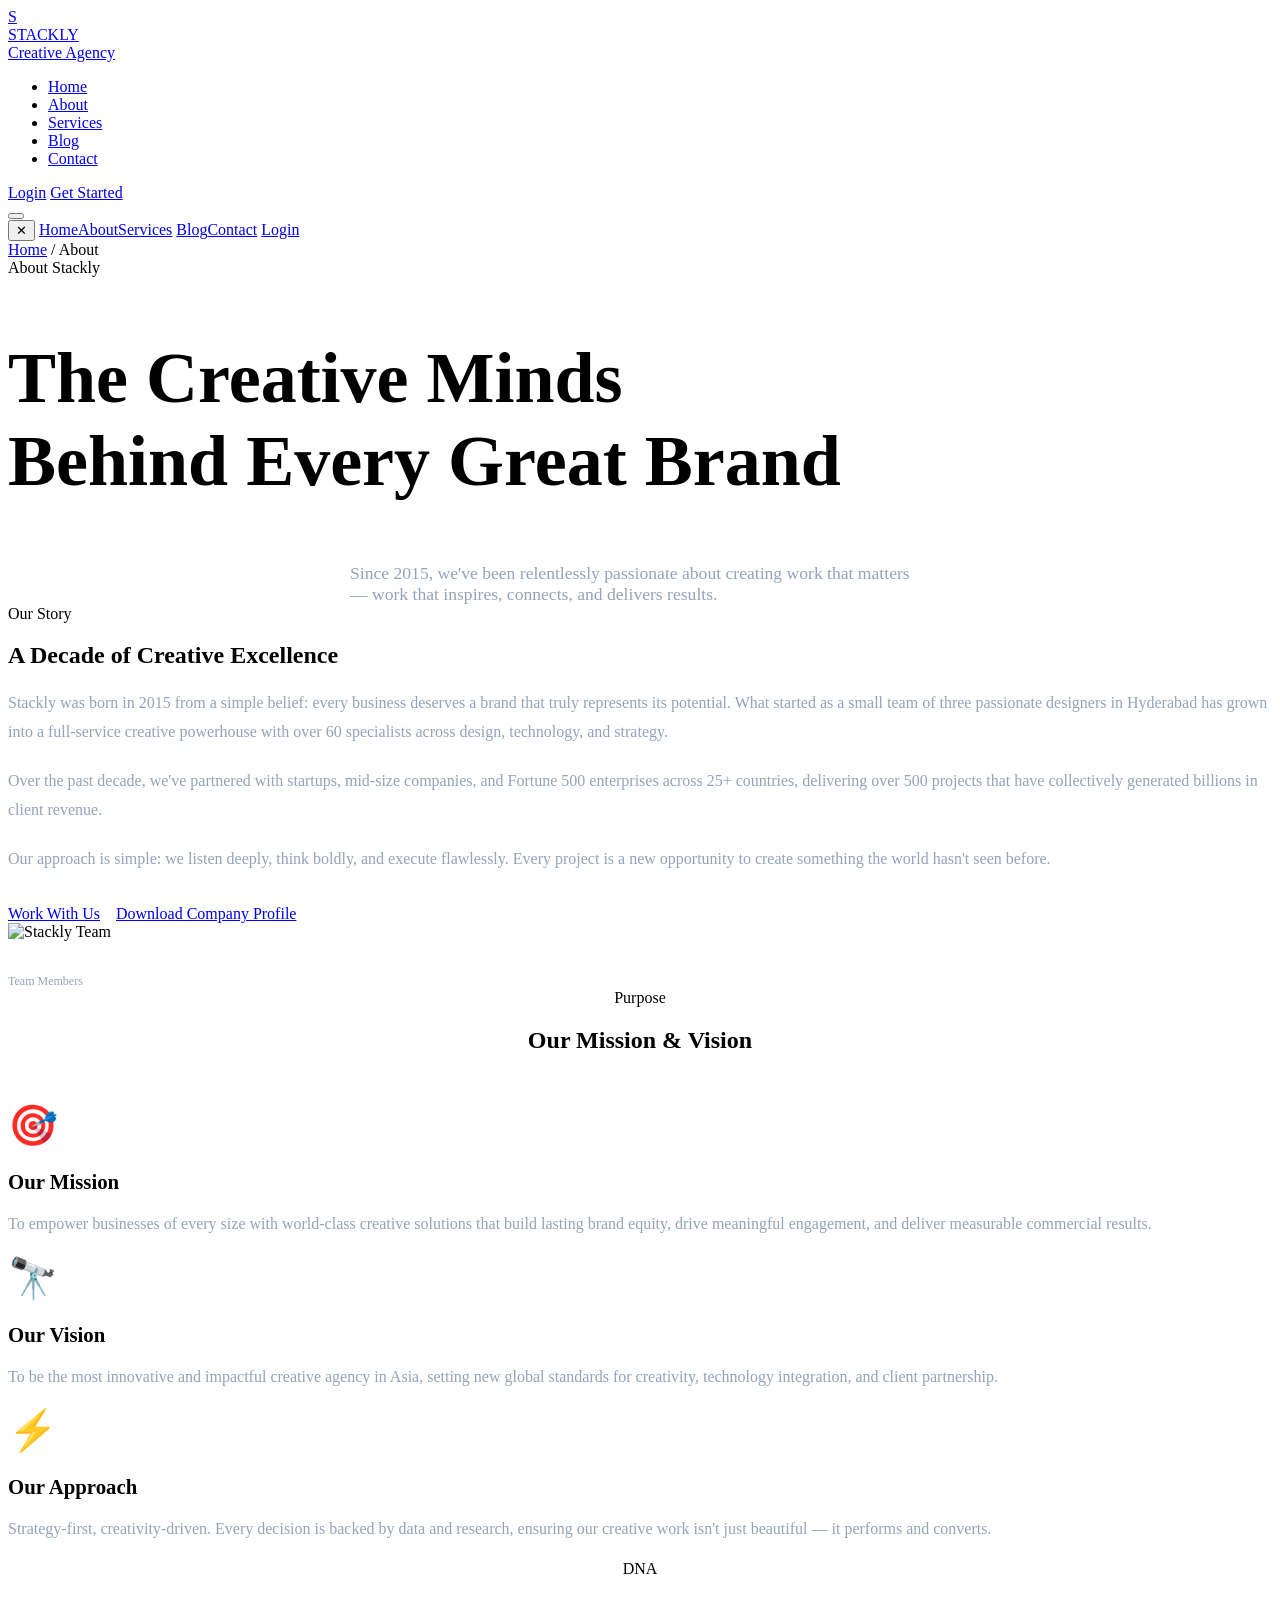
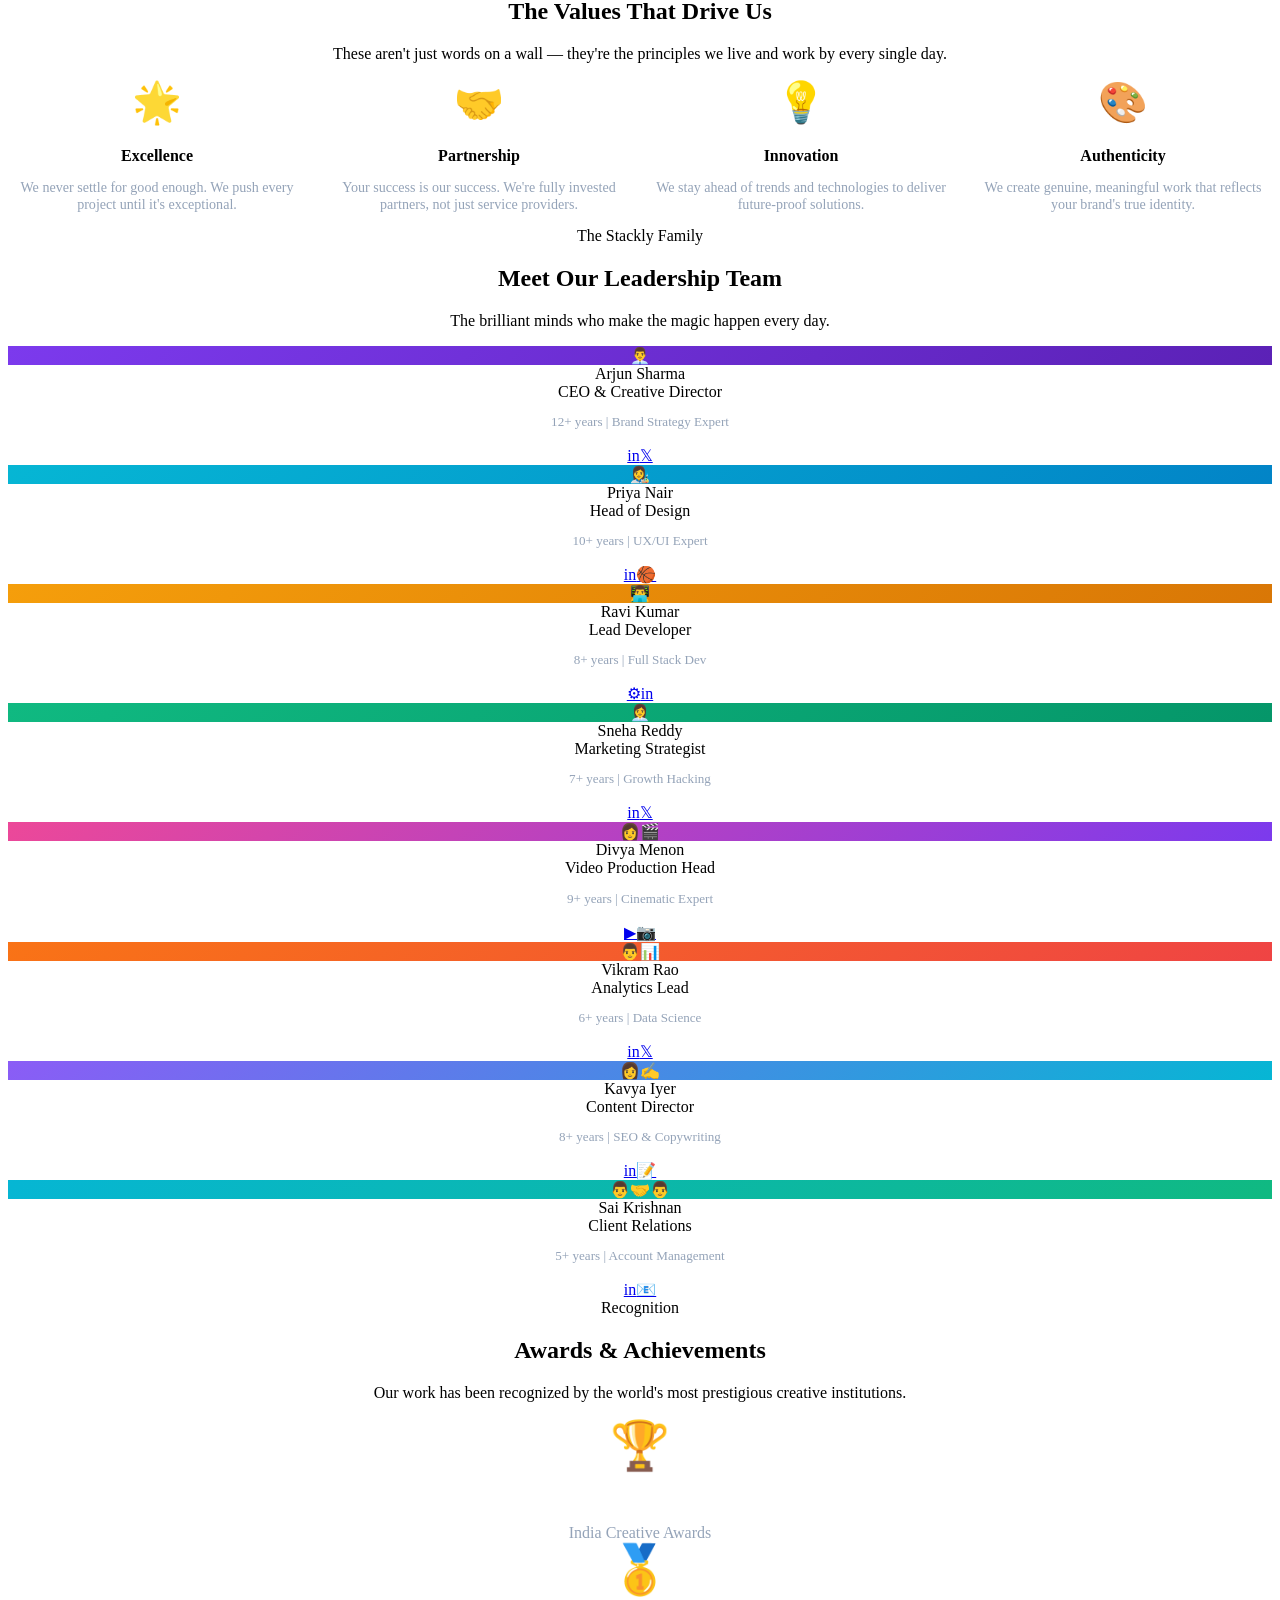
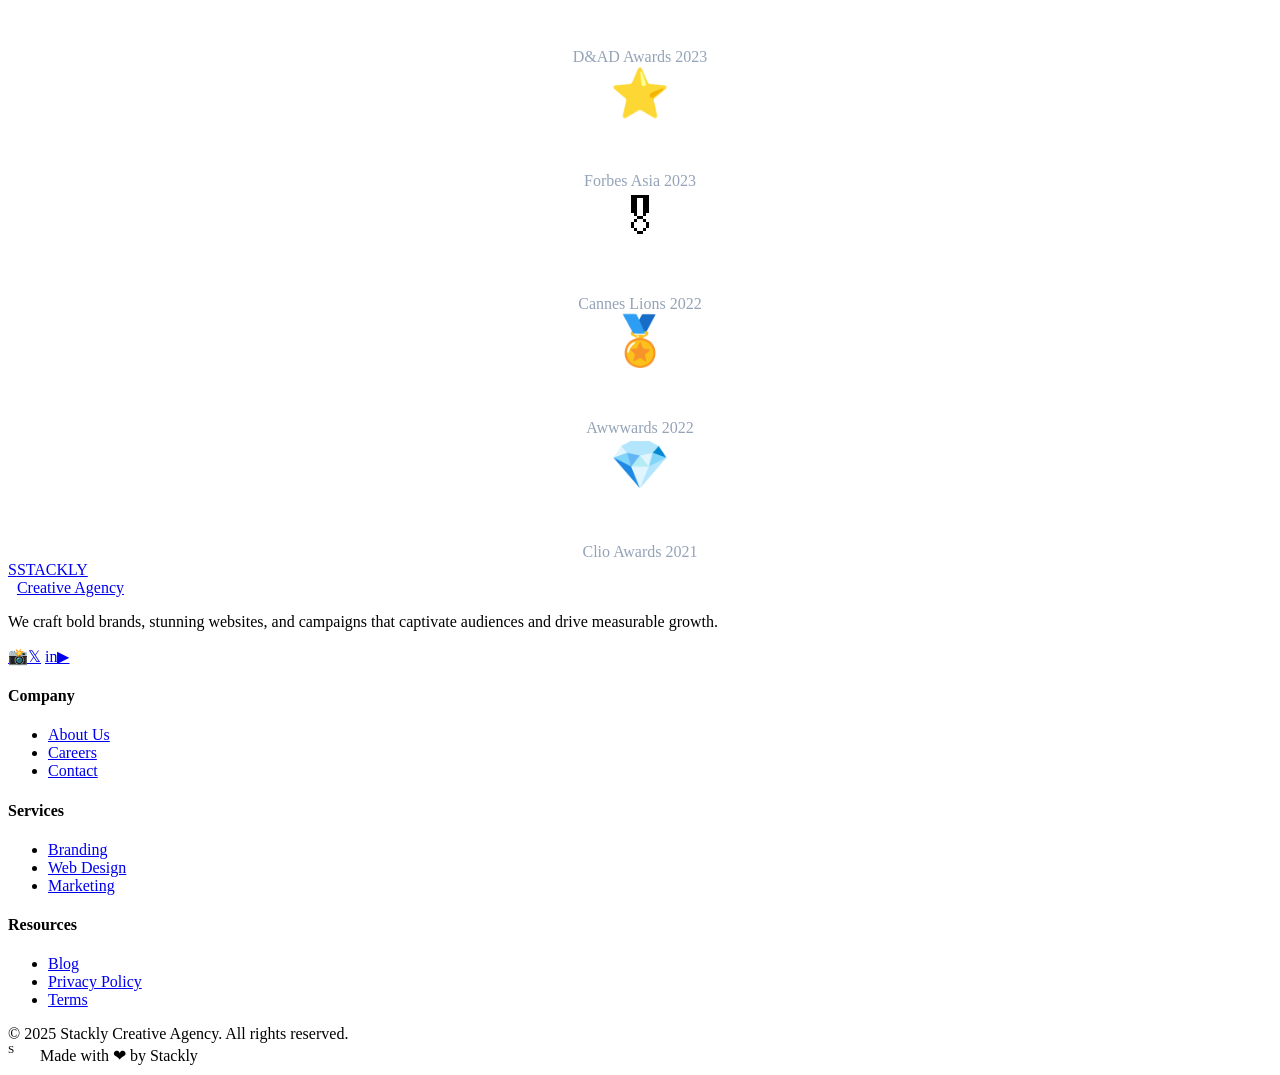
==== about.html @ 84d7b368 "Add files via upload" ====
<!DOCTYPE html>
<html lang="en">
<head>
  <meta charset="UTF-8"/>
  <meta name="viewport" content="width=device-width, initial-scale=1.0"/>
  <title>About Us | Stackly Creative Agency</title>
  <meta name="description" content="Learn about Stackly Creative Agency — our story, mission, values, team, and the awards that recognize our excellence."/>
  <link rel="stylesheet" href="css/style.css"/>
</head>
<body>

<!-- NAVBAR -->
<nav class="navbar" id="navbar">
  <div class="container">
    <a href="index.html" class="navbar-logo">
      <div class="logo-icon">S</div>
      <div><div class="logo-text">STACKLY</div><div class="logo-sub">Creative Agency</div></div>
    </a>
    <ul class="nav-links">
      <li><a href="index.html">Home</a></li>
      <li><a href="about.html" class="active">About</a></li>
      <li><a href="services.html">Services</a></li>
      <li><a href="blog.html">Blog</a></li>
      <li><a href="contact.html">Contact</a></li>
    </ul>
    <div class="nav-cta">
      <a href="login.html" class="btn btn-outline btn-sm">Login</a>
      <a href="register.html" class="btn btn-primary btn-sm">Get Started</a>
    </div>
    <button class="hamburger" aria-label="Menu"><span></span><span></span><span></span></button>
  </div>
</nav>
<div class="mobile-menu">
  <button class="mobile-close">✕</button>
  <a href="index.html">Home</a><a href="about.html">About</a><a href="services.html">Services</a>
  <a href="blog.html">Blog</a><a href="contact.html">Contact</a>
  <a href="login.html" class="btn btn-primary" style="margin-top:16px">Login</a>
</div>

<!-- ══ SECTION 1: HERO BANNER ══ -->
<section class="page-hero">
  <div class="page-hero-bg"></div>
  <div class="container" style="position:relative;z-index:1">
    <div class="breadcrumb"><a href="index.html">Home</a> / <span>About</span></div>
    <span class="section-badge">About Stackly</span>
    <h1 class="section-title" style="font-size:clamp(2.5rem,6vw,4.5rem)">The Creative Minds<br/>Behind <span class="gradient-text">Every Great Brand</span></h1>
    <p style="color:#94a3b8;font-size:1.1rem;max-width:580px;margin:0 auto">Since 2015, we've been relentlessly passionate about creating work that matters — work that inspires, connects, and delivers results.</p>
  </div>
</section>

<!-- ══ SECTION 2: OUR STORY ══ -->
<section>
  <div class="container">
    <div class="about-grid">
      <div class="animate-on-scroll">
        <span class="section-badge">Our Story</span>
        <h2 class="section-title">A Decade of <span class="gradient-text">Creative Excellence</span></h2>
        <p style="color:#94a3b8;margin-bottom:20px;line-height:1.8">Stackly was born in 2015 from a simple belief: every business deserves a brand that truly represents its potential. What started as a small team of three passionate designers in Hyderabad has grown into a full-service creative powerhouse with over 60 specialists across design, technology, and strategy.</p>
        <p style="color:#94a3b8;margin-bottom:20px;line-height:1.8">Over the past decade, we've partnered with startups, mid-size companies, and Fortune 500 enterprises across 25+ countries, delivering over 500 projects that have collectively generated billions in client revenue.</p>
        <p style="color:#94a3b8;line-height:1.8">Our approach is simple: we listen deeply, think boldly, and execute flawlessly. Every project is a new opportunity to create something the world hasn't seen before.</p>
        <div style="margin-top:32px;display:flex;gap:16px;flex-wrap:wrap">
          <a href="contact.html" class="btn btn-primary">Work With Us</a>
          <a href="error.html" class="btn btn-outline">Download Company Profile</a>
        </div>
      </div>
      <div class="about-img-wrap animate-on-scroll delay-2">
        <img src="images/team.png" alt="Stackly Team"/>
        <div class="about-badge">
          <div style="font-size:1.8rem;font-weight:900;background:var(--gradient-hero);-webkit-background-clip:text;-webkit-text-fill-color:transparent;">60+</div>
          <div style="font-size:0.75rem;color:#94a3b8">Team Members</div>
        </div>
      </div>
    </div>
  </div>
</section>

<!-- ══ SECTION 3: MISSION & VISION ══ -->
<section style="background:var(--bg-secondary)">
  <div class="container" style="text-align:center">
    <span class="section-badge animate-on-scroll">Purpose</span>
    <h2 class="section-title animate-on-scroll">Our <span class="gradient-text">Mission & Vision</span></h2>
    <div class="services-grid" style="margin-top:48px">
      <div class="card animate-on-scroll" style="text-align:left">
        <div style="font-size:2.5rem;margin-bottom:16px">🎯</div>
        <h3 style="font-size:1.3rem;margin-bottom:12px">Our Mission</h3>
        <p style="color:#94a3b8;line-height:1.8">To empower businesses of every size with world-class creative solutions that build lasting brand equity, drive meaningful engagement, and deliver measurable commercial results.</p>
      </div>
      <div class="card animate-on-scroll delay-1" style="text-align:left">
        <div style="font-size:2.5rem;margin-bottom:16px">🔭</div>
        <h3 style="font-size:1.3rem;margin-bottom:12px">Our Vision</h3>
        <p style="color:#94a3b8;line-height:1.8">To be the most innovative and impactful creative agency in Asia, setting new global standards for creativity, technology integration, and client partnership.</p>
      </div>
      <div class="card animate-on-scroll delay-2" style="text-align:left">
        <div style="font-size:2.5rem;margin-bottom:16px">⚡</div>
        <h3 style="font-size:1.3rem;margin-bottom:12px">Our Approach</h3>
        <p style="color:#94a3b8;line-height:1.8">Strategy-first, creativity-driven. Every decision is backed by data and research, ensuring our creative work isn't just beautiful — it performs and converts.</p>
      </div>
    </div>
  </div>
</section>

<!-- ══ SECTION 4: CORE VALUES ══ -->
<section>
  <div class="container" style="text-align:center">
    <span class="section-badge animate-on-scroll">DNA</span>
    <h2 class="section-title animate-on-scroll">The Values That <span class="gradient-text">Drive Us</span></h2>
    <p class="section-desc animate-on-scroll">These aren't just words on a wall — they're the principles we live and work by every single day.</p>
    <div style="display:grid;grid-template-columns:repeat(4,1fr);gap:24px" class="values-grid">
      <div class="card animate-on-scroll" style="text-align:center">
        <div style="font-size:2.5rem;margin-bottom:16px">🌟</div>
        <h4 style="margin-bottom:10px">Excellence</h4>
        <p style="color:#94a3b8;font-size:0.88rem">We never settle for good enough. We push every project until it's exceptional.</p>
      </div>
      <div class="card animate-on-scroll delay-1" style="text-align:center">
        <div style="font-size:2.5rem;margin-bottom:16px">🤝</div>
        <h4 style="margin-bottom:10px">Partnership</h4>
        <p style="color:#94a3b8;font-size:0.88rem">Your success is our success. We're fully invested partners, not just service providers.</p>
      </div>
      <div class="card animate-on-scroll delay-2" style="text-align:center">
        <div style="font-size:2.5rem;margin-bottom:16px">💡</div>
        <h4 style="margin-bottom:10px">Innovation</h4>
        <p style="color:#94a3b8;font-size:0.88rem">We stay ahead of trends and technologies to deliver future-proof solutions.</p>
      </div>
      <div class="card animate-on-scroll delay-3" style="text-align:center">
        <div style="font-size:2.5rem;margin-bottom:16px">🎨</div>
        <h4 style="margin-bottom:10px">Authenticity</h4>
        <p style="color:#94a3b8;font-size:0.88rem">We create genuine, meaningful work that reflects your brand's true identity.</p>
      </div>
    </div>
  </div>
</section>

<!-- ══ SECTION 5: FULL TEAM ══ -->
<section style="background:var(--bg-secondary)">
  <div class="container" style="text-align:center">
    <span class="section-badge animate-on-scroll">The Stackly Family</span>
    <h2 class="section-title animate-on-scroll">Meet Our <span class="gradient-text">Leadership Team</span></h2>
    <p class="section-desc animate-on-scroll">The brilliant minds who make the magic happen every day.</p>
    <div class="team-grid" style="grid-template-columns:repeat(4,1fr)">
      <div class="team-card animate-on-scroll">
        <div class="team-avatar" style="background:linear-gradient(135deg,#7c3aed,#5b21b6)">👨‍💼</div>
        <div class="team-name">Arjun Sharma</div>
        <div class="team-role">CEO & Creative Director</div>
        <p style="color:#94a3b8;font-size:0.82rem;margin-bottom:16px">12+ years | Brand Strategy Expert</p>
        <div class="team-social"><a href="error.html">in</a><a href="error.html">𝕏</a></div>
      </div>
      <div class="team-card animate-on-scroll delay-1">
        <div class="team-avatar" style="background:linear-gradient(135deg,#06b6d4,#0284c7)">👩‍🎨</div>
        <div class="team-name">Priya Nair</div>
        <div class="team-role">Head of Design</div>
        <p style="color:#94a3b8;font-size:0.82rem;margin-bottom:16px">10+ years | UX/UI Expert</p>
        <div class="team-social"><a href="error.html">in</a><a href="error.html">🏀</a></div>
      </div>
      <div class="team-card animate-on-scroll delay-2">
        <div class="team-avatar" style="background:linear-gradient(135deg,#f59e0b,#d97706)">👨‍💻</div>
        <div class="team-name">Ravi Kumar</div>
        <div class="team-role">Lead Developer</div>
        <p style="color:#94a3b8;font-size:0.82rem;margin-bottom:16px">8+ years | Full Stack Dev</p>
        <div class="team-social"><a href="error.html">⚙</a><a href="error.html">in</a></div>
      </div>
      <div class="team-card animate-on-scroll delay-3">
        <div class="team-avatar" style="background:linear-gradient(135deg,#10b981,#059669)">👩‍💼</div>
        <div class="team-name">Sneha Reddy</div>
        <div class="team-role">Marketing Strategist</div>
        <p style="color:#94a3b8;font-size:0.82rem;margin-bottom:16px">7+ years | Growth Hacking</p>
        <div class="team-social"><a href="error.html">in</a><a href="error.html">𝕏</a></div>
      </div>
      <div class="team-card animate-on-scroll">
        <div class="team-avatar" style="background:linear-gradient(135deg,#ec4899,#7c3aed)">👩‍🎬</div>
        <div class="team-name">Divya Menon</div>
        <div class="team-role">Video Production Head</div>
        <p style="color:#94a3b8;font-size:0.82rem;margin-bottom:16px">9+ years | Cinematic Expert</p>
        <div class="team-social"><a href="error.html">▶</a><a href="error.html">📷</a></div>
      </div>
      <div class="team-card animate-on-scroll delay-1">
        <div class="team-avatar" style="background:linear-gradient(135deg,#f97316,#ef4444)">👨‍📊</div>
        <div class="team-name">Vikram Rao</div>
        <div class="team-role">Analytics Lead</div>
        <p style="color:#94a3b8;font-size:0.82rem;margin-bottom:16px">6+ years | Data Science</p>
        <div class="team-social"><a href="error.html">in</a><a href="error.html">𝕏</a></div>
      </div>
      <div class="team-card animate-on-scroll delay-2">
        <div class="team-avatar" style="background:linear-gradient(135deg,#8b5cf6,#06b6d4)">👩‍✍️</div>
        <div class="team-name">Kavya Iyer</div>
        <div class="team-role">Content Director</div>
        <p style="color:#94a3b8;font-size:0.82rem;margin-bottom:16px">8+ years | SEO & Copywriting</p>
        <div class="team-social"><a href="error.html">in</a><a href="error.html">📝</a></div>
      </div>
      <div class="team-card animate-on-scroll delay-3">
        <div class="team-avatar" style="background:linear-gradient(135deg,#06b6d4,#10b981)">👨‍🤝‍👨</div>
        <div class="team-name">Sai Krishnan</div>
        <div class="team-role">Client Relations</div>
        <p style="color:#94a3b8;font-size:0.82rem;margin-bottom:16px">5+ years | Account Management</p>
        <div class="team-social"><a href="error.html">in</a><a href="error.html">📧</a></div>
      </div>
    </div>
  </div>
</section>

<!-- ══ SECTION 6: AWARDS ══ -->
<section>
  <div class="container" style="text-align:center">
    <span class="section-badge animate-on-scroll">Recognition</span>
    <h2 class="section-title animate-on-scroll">Awards & <span class="gradient-text">Achievements</span></h2>
    <p class="section-desc animate-on-scroll">Our work has been recognized by the world's most prestigious creative institutions.</p>
    <div class="services-grid">
      <div class="card animate-on-scroll" style="text-align:center">
        <div style="font-size:3rem;margin-bottom:12px">🏆</div>
        <div style="font-size:1.6rem;font-weight:900;background:var(--gradient-gold);-webkit-background-clip:text;-webkit-text-fill-color:transparent">Best Agency 2024</div>
        <div style="color:#94a3b8;margin-top:8px">India Creative Awards</div>
      </div>
      <div class="card animate-on-scroll delay-1" style="text-align:center">
        <div style="font-size:3rem;margin-bottom:12px">🥇</div>
        <div style="font-size:1.6rem;font-weight:900;background:var(--gradient-hero);-webkit-background-clip:text;-webkit-text-fill-color:transparent">Gold Pencil</div>
        <div style="color:#94a3b8;margin-top:8px">D&AD Awards 2023</div>
      </div>
      <div class="card animate-on-scroll delay-2" style="text-align:center">
        <div style="font-size:3rem;margin-bottom:12px">⭐</div>
        <div style="font-size:1.6rem;font-weight:900;background:var(--gradient-hero);-webkit-background-clip:text;-webkit-text-fill-color:transparent">Top 50 Agencies</div>
        <div style="color:#94a3b8;margin-top:8px">Forbes Asia 2023</div>
      </div>
      <div class="card animate-on-scroll" style="text-align:center">
        <div style="font-size:3rem;margin-bottom:12px">🎖</div>
        <div style="font-size:1.6rem;font-weight:900;background:var(--gradient-gold);-webkit-background-clip:text;-webkit-text-fill-color:transparent">Innovation Award</div>
        <div style="color:#94a3b8;margin-top:8px">Cannes Lions 2022</div>
      </div>
      <div class="card animate-on-scroll delay-1" style="text-align:center">
        <div style="font-size:3rem;margin-bottom:12px">🏅</div>
        <div style="font-size:1.6rem;font-weight:900;background:var(--gradient-hero);-webkit-background-clip:text;-webkit-text-fill-color:transparent">Best UX Design</div>
        <div style="color:#94a3b8;margin-top:8px">Awwwards 2022</div>
      </div>
      <div class="card animate-on-scroll delay-2" style="text-align:center">
        <div style="font-size:3rem;margin-bottom:12px">💎</div>
        <div style="font-size:1.6rem;font-weight:900;background:var(--gradient-gold);-webkit-background-clip:text;-webkit-text-fill-color:transparent">Excellence Prize</div>
        <div style="color:#94a3b8;margin-top:8px">Clio Awards 2021</div>
      </div>
    </div>
  </div>
</section>

<!-- FOOTER -->
<footer>
  <div class="container">
    <div class="footer-grid">
      <div class="footer-brand">
        <a href="index.html" class="navbar-logo" style="display:inline-flex">
          <div class="logo-icon">S</div>
          <div><div class="logo-text">STACKLY</div><div class="logo-sub">Creative Agency</div></div>
        </a>
        <p>We craft bold brands, stunning websites, and campaigns that captivate audiences and drive measurable growth.</p>
        <div class="footer-social">
          <a href="error.html" class="social-icon">📸</a><a href="error.html" class="social-icon">𝕏</a>
          <a href="error.html" class="social-icon">in</a><a href="error.html" class="social-icon">▶</a>
        </div>
      </div>
      <div class="footer-col"><h4>Company</h4><ul>
        <li><a href="about.html">About Us</a></li><li><a href="error.html">Careers</a></li>
        <li><a href="contact.html">Contact</a></li>
      </ul></div>
      <div class="footer-col"><h4>Services</h4><ul>
        <li><a href="services.html">Branding</a></li><li><a href="services.html">Web Design</a></li>
        <li><a href="services.html">Marketing</a></li>
      </ul></div>
      <div class="footer-col"><h4>Resources</h4><ul>
        <li><a href="blog.html">Blog</a></li><li><a href="error.html">Privacy Policy</a></li>
        <li><a href="error.html">Terms</a></li>
      </ul></div>
    </div>
    <div class="footer-bottom">
      <span>© 2025 Stackly Creative Agency. All rights reserved.</span>
      <span style="display:flex;align-items:center;gap:8px"><span class="logo-icon" style="width:24px;height:24px;font-size:0.7rem">S</span>Made with ❤ by Stackly</span>
    </div>
  </div>
</footer>

<script src="js/main.js"></script>
<style>
  @media(max-width:768px){.values-grid{grid-template-columns:1fr 1fr!important}}
  @media(max-width:480px){.values-grid{grid-template-columns:1fr!important}}
</style>
</body>
</html>
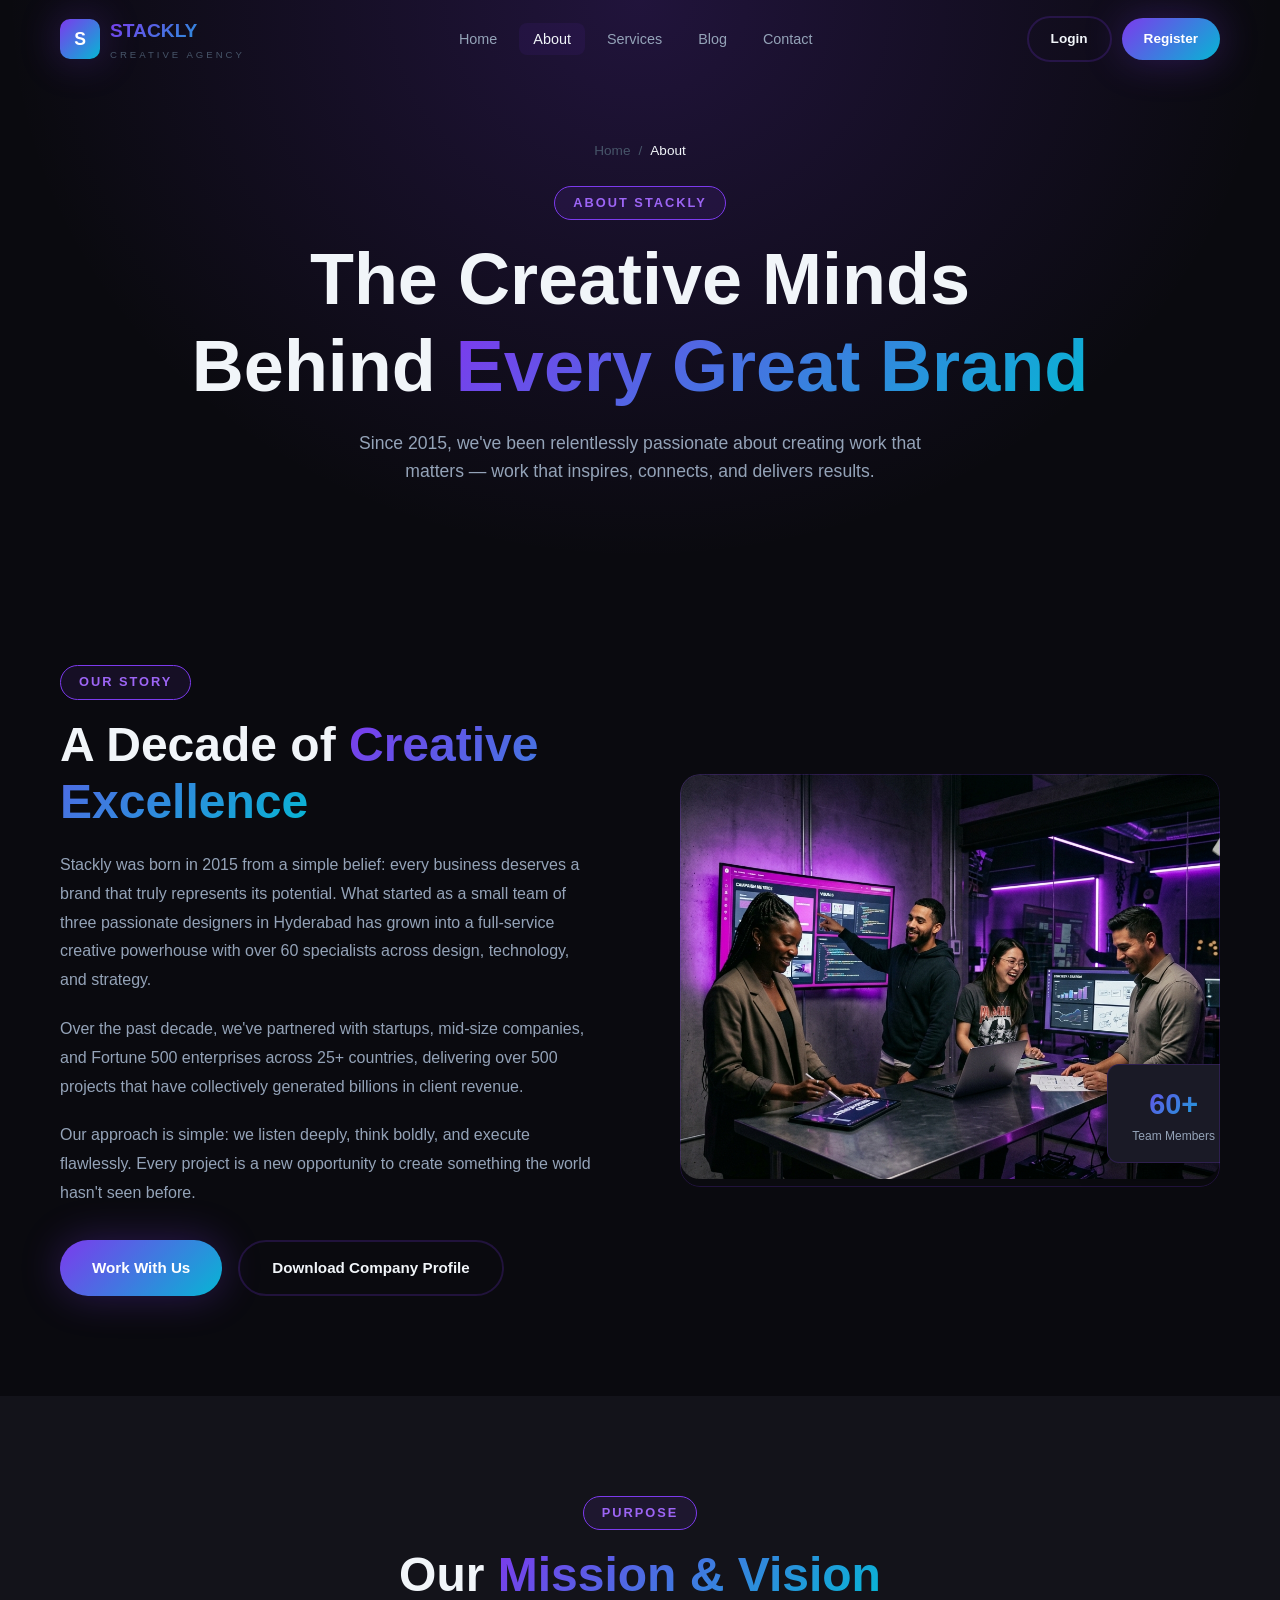
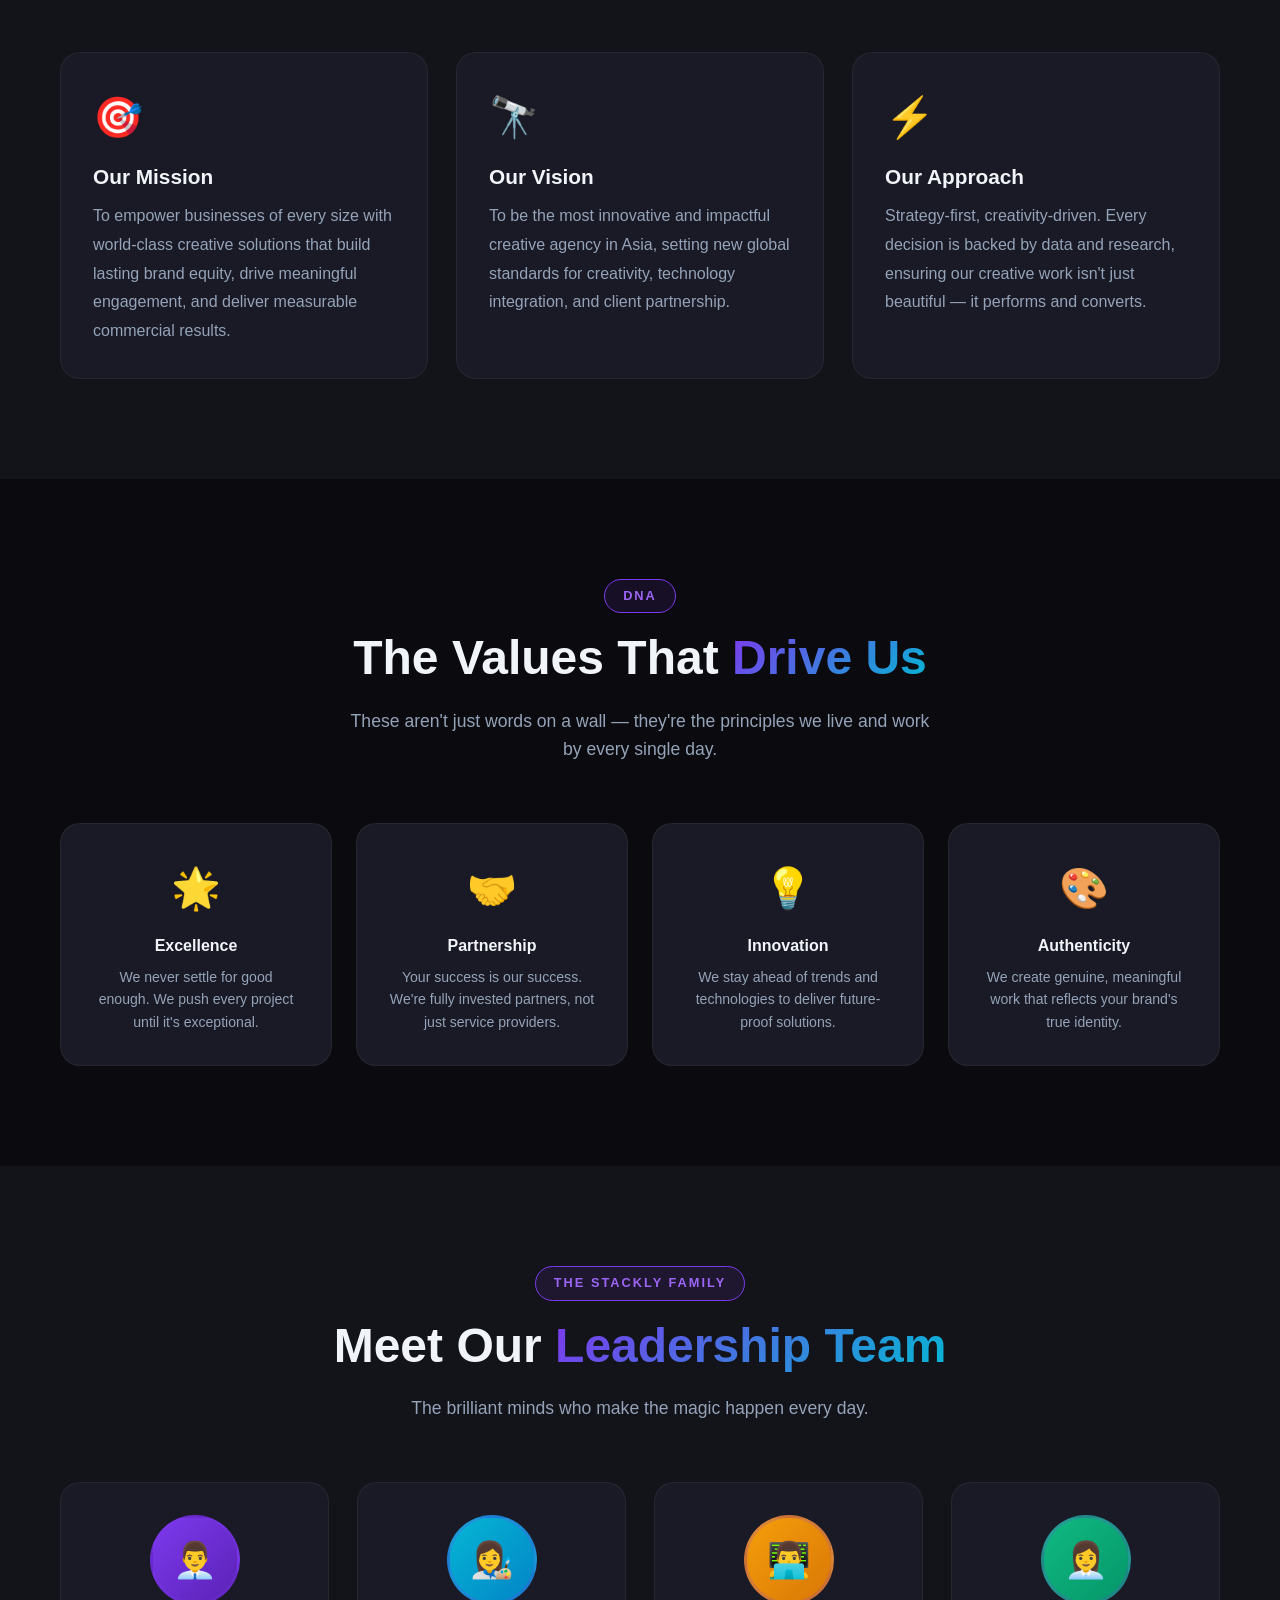
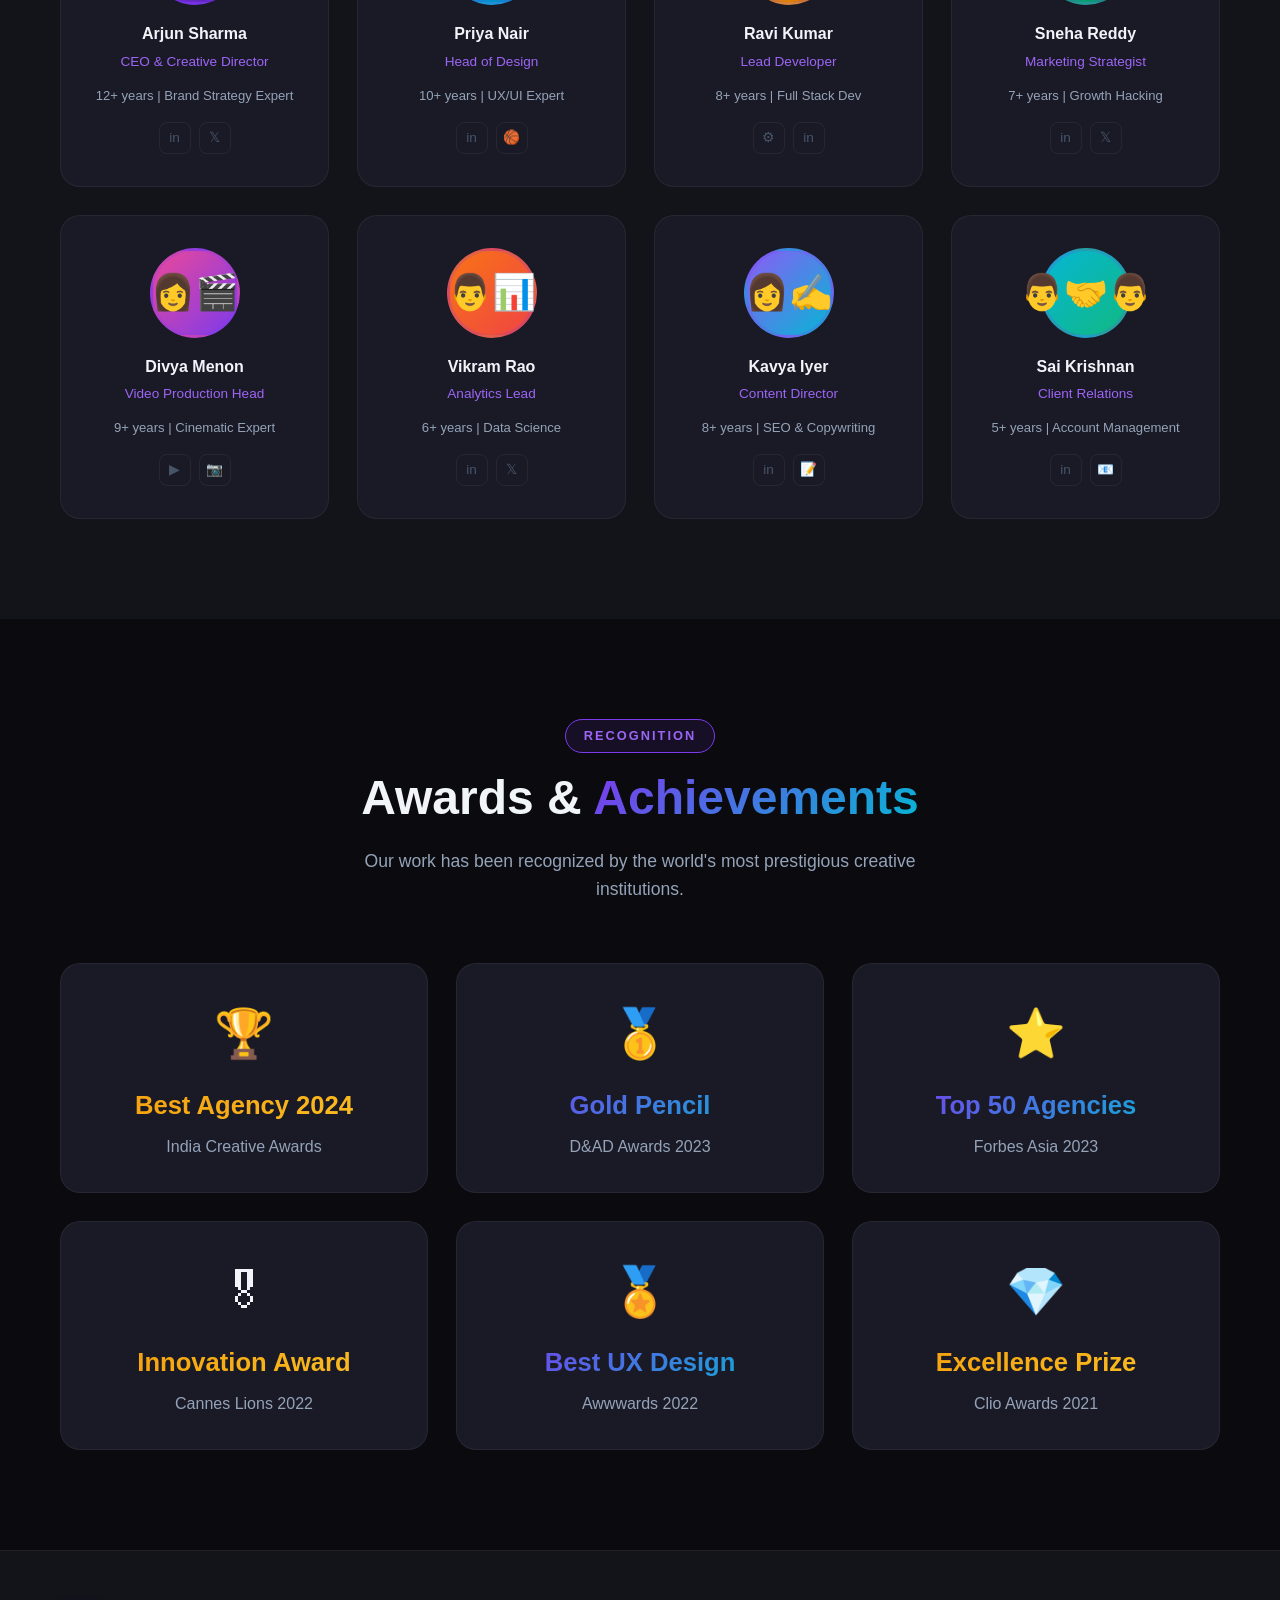
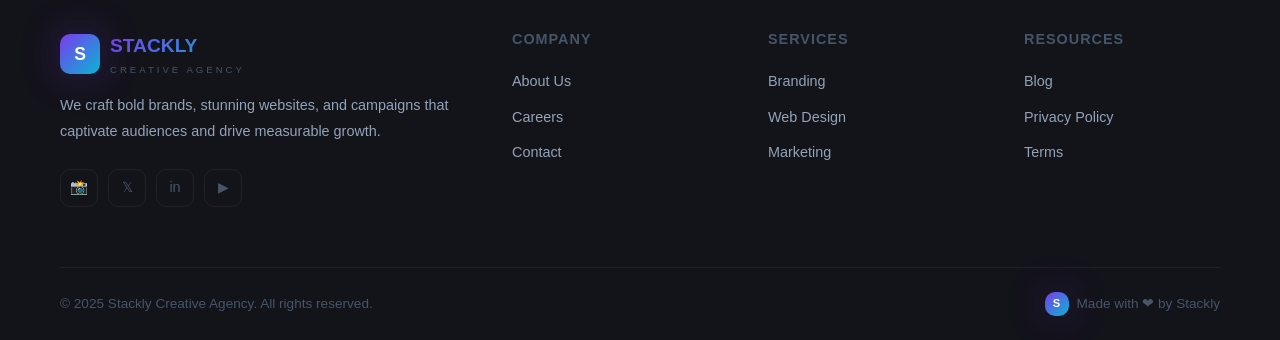
==== commit 71c67a2f: "Fix navbar Register buttons on subpages, make offices-grid responsive, and update dashboard Stackly " ====
--- a/about.html
+++ b/about.html
@@ -25,7 +25,7 @@
     </ul>
     <div class="nav-cta">
       <a href="login.html" class="btn btn-outline btn-sm">Login</a>
-      <a href="register.html" class="btn btn-primary btn-sm">Get Started</a>
+      <a href="register.html" class="btn btn-primary btn-sm">Register</a>
     </div>
     <button class="hamburger" aria-label="Menu"><span></span><span></span><span></span></button>
   </div>
@@ -34,7 +34,8 @@
   <button class="mobile-close">✕</button>
   <a href="index.html">Home</a><a href="about.html">About</a><a href="services.html">Services</a>
   <a href="blog.html">Blog</a><a href="contact.html">Contact</a>
-  <a href="login.html" class="btn btn-primary" style="margin-top:16px">Login</a>
+  <a href="login.html" class="btn btn-outline" style="margin-top:16px">Login</a>
+  <a href="register.html" class="btn btn-primary" style="margin-top:12px">Register</a>
 </div>
 
 <!-- ══ SECTION 1: HERO BANNER ══ -->
--- a/css/style.css
+++ b/css/style.css
@@ -0,0 +1,1349 @@
+/* =====================================================
+   STACKLY CREATIVE AGENCY - Global Design System
+   ===================================================== */
+@import url('https://fonts.googleapis.com/css2?family=Inter:wght@300;400;500;600;700;800;900&family=Orbitron:wght@400;700;900&display=swap');
+
+:root {
+  --bg-primary: #0a0a0f;
+  --bg-secondary: #13131a;
+  --bg-card: #1a1a26;
+  --bg-glass: rgba(124, 58, 237, 0.08);
+  --purple: #7c3aed;
+  --purple-light: #9d65f5;
+  --purple-dark: #5b21b6;
+  --gold: #f59e0b;
+  --gold-light: #fbbf24;
+  --cyan: #06b6d4;
+  --cyan-light: #22d3ee;
+  --text-primary: #f1f5f9;
+  --text-secondary: #94a3b8;
+  --text-muted: #475569;
+  --border: rgba(124, 58, 237, 0.2);
+  --border-light: rgba(255,255,255,0.06);
+  --gradient-hero: linear-gradient(135deg, #7c3aed 0%, #06b6d4 100%);
+  --gradient-gold: linear-gradient(135deg, #f59e0b 0%, #fbbf24 100%);
+  --gradient-card: linear-gradient(135deg, rgba(124,58,237,0.15) 0%, rgba(6,182,212,0.08) 100%);
+  --shadow-purple: 0 0 40px rgba(124, 58, 237, 0.3);
+  --shadow-gold: 0 0 30px rgba(245, 158, 11, 0.3);
+  --shadow-card: 0 8px 32px rgba(0,0,0,0.4);
+  --radius: 12px;
+  --radius-lg: 20px;
+  --transition: all 0.3s cubic-bezier(0.4, 0, 0.2, 1);
+}
+
+*, *::before, *::after { box-sizing: border-box; margin: 0; padding: 0; }
+
+html { scroll-behavior: smooth; }
+
+body {
+  font-family: 'Inter', sans-serif;
+  background-color: var(--bg-primary);
+  color: var(--text-primary);
+  line-height: 1.6;
+  overflow-x: hidden;
+}
+
+/* ── SCROLLBAR ── */
+::-webkit-scrollbar { width: 6px; }
+::-webkit-scrollbar-track { background: var(--bg-secondary); }
+::-webkit-scrollbar-thumb { background: var(--purple); border-radius: 3px; }
+
+/* ── TYPOGRAPHY ── */
+h1,h2,h3,h4,h5,h6 { font-weight: 700; line-height: 1.2; }
+.font-orbitron { font-family: 'Orbitron', sans-serif; }
+
+.gradient-text {
+  background: var(--gradient-hero);
+  -webkit-background-clip: text;
+  -webkit-text-fill-color: transparent;
+  background-clip: text;
+}
+.gold-text {
+  background: var(--gradient-gold);
+  -webkit-background-clip: text;
+  -webkit-text-fill-color: transparent;
+  background-clip: text;
+}
+
+/* ── LAYOUT ── */
+.container {
+  max-width: 1200px;
+  margin: 0 auto;
+  padding: 0 20px;
+}
+section { padding: 100px 0; }
+.section-badge {
+  display: inline-block;
+  padding: 6px 18px;
+  border-radius: 50px;
+  border: 1px solid var(--purple);
+  color: var(--purple-light);
+  font-size: 0.8rem;
+  font-weight: 600;
+  letter-spacing: 2px;
+  text-transform: uppercase;
+  margin-bottom: 16px;
+  background: rgba(124, 58, 237, 0.1);
+}
+.section-title { font-size: clamp(2rem, 4vw, 3rem); margin-bottom: 20px; }
+.section-desc { color: var(--text-secondary); font-size: 1.1rem; max-width: 600px; margin: 0 auto 60px; }
+
+/* ── BUTTONS ── */
+.btn {
+  display: inline-flex;
+  align-items: center;
+  gap: 8px;
+  padding: 14px 32px;
+  border-radius: 50px;
+  font-weight: 600;
+  font-size: 0.95rem;
+  cursor: pointer;
+  text-decoration: none;
+  transition: var(--transition);
+  border: none;
+  white-space: nowrap;
+}
+.btn-primary {
+  background: var(--gradient-hero);
+  color: #fff;
+  box-shadow: var(--shadow-purple);
+}
+.btn-primary:hover {
+  transform: translateY(-2px);
+  box-shadow: 0 0 60px rgba(124, 58, 237, 0.5);
+}
+.btn-outline {
+  background: transparent;
+  color: var(--text-primary);
+  border: 2px solid var(--border);
+}
+.btn-outline:hover {
+  border-color: var(--purple);
+  background: var(--bg-glass);
+  transform: translateY(-2px);
+}
+.btn-gold {
+  background: var(--gradient-gold);
+  color: #0a0a0f;
+  font-weight: 700;
+}
+.btn-gold:hover { transform: translateY(-2px); box-shadow: var(--shadow-gold); }
+.btn-sm { padding: 10px 22px; font-size: 0.85rem; }
+
+/* ── CARDS ── */
+.card {
+  background: var(--bg-card);
+  border: 1px solid var(--border-light);
+  border-radius: var(--radius-lg);
+  padding: 32px;
+  transition: var(--transition);
+  position: relative;
+  overflow: hidden;
+}
+.card::before {
+  content: '';
+  position: absolute;
+  top: 0; left: 0; right: 0;
+  height: 2px;
+  background: var(--gradient-hero);
+  opacity: 0;
+  transition: var(--transition);
+}
+.card:hover { transform: translateY(-6px); box-shadow: var(--shadow-card); border-color: var(--border); }
+.card:hover::before { opacity: 1; }
+
+/* ── NAVBAR ── */
+.navbar {
+  position: fixed;
+  top: 0; left: 0; right: 0;
+  z-index: 1000;
+  padding: 16px 0;
+  transition: var(--transition);
+}
+.navbar.scrolled {
+  background: rgba(10, 10, 15, 0.95);
+  backdrop-filter: blur(20px);
+  border-bottom: 1px solid var(--border-light);
+  padding: 12px 0;
+}
+.navbar .container {
+  display: flex;
+  align-items: center;
+  justify-content: space-between;
+}
+.navbar-logo {
+  display: flex;
+  align-items: center;
+  gap: 10px;
+  text-decoration: none;
+}
+.logo-icon {
+  width: 40px; height: 40px;
+  background: var(--gradient-hero);
+  border-radius: 10px;
+  display: flex; align-items: center; justify-content: center;
+  font-family: 'Orbitron', sans-serif;
+  font-weight: 900;
+  font-size: 1.1rem;
+  color: #fff;
+  box-shadow: var(--shadow-purple);
+  flex-shrink: 0;
+}
+.logo-text {
+  font-family: 'Orbitron', sans-serif;
+  font-weight: 700;
+  font-size: 1.2rem;
+  background: var(--gradient-hero);
+  -webkit-background-clip: text;
+  -webkit-text-fill-color: transparent;
+  background-clip: text;
+}
+.logo-sub { font-size: 0.6rem; color: var(--text-muted); letter-spacing: 3px; text-transform: uppercase; }
+.nav-links {
+  display: flex;
+  align-items: center;
+  gap: 8px;
+  list-style: none;
+}
+.nav-links a {
+  color: var(--text-secondary);
+  text-decoration: none;
+  font-weight: 500;
+  font-size: 0.9rem;
+  padding: 8px 14px;
+  border-radius: 8px;
+  transition: var(--transition);
+}
+.nav-links a:hover, .nav-links a.active {
+  color: var(--text-primary);
+  background: var(--bg-glass);
+}
+.nav-cta { display: flex; gap: 10px; align-items: center; }
+.hamburger {
+  display: none;
+  flex-direction: column;
+  gap: 5px;
+  cursor: pointer;
+  padding: 8px;
+  background: none;
+  border: none;
+}
+.hamburger span {
+  display: block;
+  width: 24px; height: 2px;
+  background: var(--text-primary);
+  border-radius: 2px;
+  transition: var(--transition);
+}
+.hamburger.active span:nth-child(1) { transform: rotate(45deg) translate(5px,5px); }
+.hamburger.active span:nth-child(2) { opacity: 0; }
+.hamburger.active span:nth-child(3) { transform: rotate(-45deg) translate(5px,-5px); }
+
+/* ── MOBILE MENU ── */
+.mobile-menu {
+  display: none;
+  position: fixed;
+  top: 0; left: 0;
+  width: 100%; height: 100%;
+  background: rgba(10,10,15,0.98);
+  backdrop-filter: blur(30px);
+  z-index: 999;
+  flex-direction: column;
+  align-items: center;
+  justify-content: center;
+  gap: 20px;
+}
+.mobile-menu.open { display: flex; }
+.mobile-menu a {
+  font-size: 1.5rem;
+  font-weight: 700;
+  color: var(--text-secondary);
+  text-decoration: none;
+  transition: var(--transition);
+}
+.mobile-menu a:hover { color: var(--text-primary); }
+.mobile-close {
+  position: absolute;
+  top: 20px; right: 20px;
+  background: none; border: none;
+  color: var(--text-primary);
+  font-size: 1.5rem;
+  cursor: pointer;
+}
+
+/* ── HERO ── */
+.hero {
+  min-height: 100vh;
+  display: flex;
+  align-items: center;
+  position: relative;
+  overflow: hidden;
+  padding: 120px 0 80px;
+}
+.hero-bg {
+  position: absolute;
+  inset: 0;
+  background-image: url('../images/hero_bg.png');
+  background-size: cover;
+  background-position: center;
+  opacity: 0.25;
+}
+.hero-overlay {
+  position: absolute;
+  inset: 0;
+  background: radial-gradient(ellipse at 50% 0%, rgba(124,58,237,0.25) 0%, transparent 70%),
+              radial-gradient(ellipse at 80% 80%, rgba(6,182,212,0.15) 0%, transparent 60%);
+}
+.hero-particles {
+  position: absolute;
+  inset: 0;
+  overflow: hidden;
+}
+.particle {
+  position: absolute;
+  width: 3px; height: 3px;
+  background: var(--purple);
+  border-radius: 50%;
+  animation: float-particle linear infinite;
+  opacity: 0.6;
+}
+@keyframes float-particle {
+  0% { transform: translateY(100vh) rotate(0deg); opacity: 0; }
+  10% { opacity: 0.6; }
+  90% { opacity: 0.6; }
+  100% { transform: translateY(-10vh) rotate(720deg); opacity: 0; }
+}
+.hero-content { position: relative; z-index: 1; text-align: center; }
+.hero-badge {
+  display: inline-flex;
+  align-items: center;
+  gap: 8px;
+  padding: 8px 20px;
+  border-radius: 50px;
+  border: 1px solid rgba(245, 158, 11, 0.4);
+  background: rgba(245, 158, 11, 0.1);
+  color: var(--gold);
+  font-size: 0.85rem;
+  font-weight: 600;
+  margin-bottom: 24px;
+  animation: fade-in-up 0.6s ease both;
+}
+.hero-badge .dot {
+  width: 8px; height: 8px;
+  background: var(--gold);
+  border-radius: 50%;
+  animation: pulse 1.5s ease infinite;
+}
+.hero h1 {
+  font-size: clamp(3rem, 7vw, 6rem);
+  font-weight: 900;
+  line-height: 1.05;
+  margin-bottom: 24px;
+  animation: fade-in-up 0.8s ease 0.2s both;
+}
+.hero p {
+  font-size: 1.2rem;
+  color: var(--text-secondary);
+  max-width: 600px;
+  margin: 0 auto 40px;
+  animation: fade-in-up 0.8s ease 0.4s both;
+}
+.hero-cta {
+  display: flex;
+  gap: 16px;
+  justify-content: center;
+  flex-wrap: wrap;
+  animation: fade-in-up 0.8s ease 0.6s both;
+}
+.hero-scroll {
+  position: absolute;
+  bottom: 40px; left: 50%;
+  transform: translateX(-50%);
+  display: flex;
+  flex-direction: column;
+  align-items: center;
+  gap: 8px;
+  color: var(--text-muted);
+  font-size: 0.8rem;
+  animation: bounce 2s ease infinite;
+}
+.scroll-line {
+  width: 1px; height: 40px;
+  background: linear-gradient(to bottom, var(--purple), transparent);
+}
+
+/* ── STATS ── */
+.stats-section {
+  padding: 60px 0;
+  border-top: 1px solid var(--border-light);
+  border-bottom: 1px solid var(--border-light);
+}
+.stats-grid {
+  display: grid;
+  grid-template-columns: repeat(4, 1fr);
+  gap: 40px;
+  text-align: center;
+}
+.stat-item .num {
+  font-size: 3.5rem;
+  font-weight: 900;
+  font-family: 'Orbitron', sans-serif;
+  background: var(--gradient-hero);
+  -webkit-background-clip: text;
+  -webkit-text-fill-color: transparent;
+  background-clip: text;
+}
+.stat-item .label {
+  color: var(--text-secondary);
+  font-size: 0.9rem;
+  margin-top: 4px;
+}
+
+/* ── ABOUT SNAPSHOT ── */
+.about-grid {
+  display: grid;
+  grid-template-columns: 1fr 1fr;
+  gap: 80px;
+  align-items: center;
+}
+.about-img-wrap {
+  position: relative;
+  border-radius: var(--radius-lg);
+  overflow: hidden;
+}
+.about-img-wrap img {
+  width: 100%;
+  aspect-ratio: 4/3;
+  object-fit: cover;
+  border-radius: var(--radius-lg);
+}
+.about-img-wrap::after {
+  content: '';
+  position: absolute;
+  inset: 0;
+  border: 1px solid var(--border);
+  border-radius: var(--radius-lg);
+}
+.about-badge {
+  position: absolute;
+  bottom: 24px; right: -20px;
+  background: var(--bg-card);
+  border: 1px solid var(--border);
+  border-radius: var(--radius);
+  padding: 16px 24px;
+  text-align: center;
+  box-shadow: var(--shadow-card);
+}
+.features-list { display: flex; flex-direction: column; gap: 20px; margin-top: 32px; }
+.feature-item {
+  display: flex;
+  gap: 16px;
+  align-items: flex-start;
+}
+.feature-icon {
+  width: 48px; height: 48px;
+  border-radius: 12px;
+  background: var(--bg-glass);
+  border: 1px solid var(--border);
+  display: flex; align-items: center; justify-content: center;
+  font-size: 1.3rem;
+  flex-shrink: 0;
+}
+
+/* ── SERVICES CARDS ── */
+.services-grid {
+  display: grid;
+  grid-template-columns: repeat(3, 1fr);
+  gap: 28px;
+}
+.service-card {
+  background: var(--bg-card);
+  border: 1px solid var(--border-light);
+  border-radius: var(--radius-lg);
+  padding: 36px 28px;
+  transition: var(--transition);
+  position: relative;
+  overflow: hidden;
+  cursor: pointer;
+}
+.service-card::after {
+  content: '';
+  position: absolute;
+  bottom: 0; left: 0; right: 0; top: 0;
+  background: var(--gradient-card);
+  opacity: 0;
+  transition: var(--transition);
+}
+.service-card:hover { transform: translateY(-8px); box-shadow: var(--shadow-purple); border-color: var(--border); }
+.service-card:hover::after { opacity: 1; }
+.service-icon {
+  width: 64px; height: 64px;
+  border-radius: 16px;
+  display: flex; align-items: center; justify-content: center;
+  font-size: 1.8rem;
+  margin-bottom: 24px;
+  position: relative; z-index: 1;
+}
+.service-card h3 { font-size: 1.2rem; margin-bottom: 12px; position: relative; z-index: 1; }
+.service-card p { color: var(--text-secondary); font-size: 0.9rem; position: relative; z-index: 1; }
+
+/* ── PORTFOLIO ── */
+.portfolio-grid {
+  display: grid;
+  grid-template-columns: repeat(3, 1fr);
+  gap: 24px;
+}
+.portfolio-item {
+  position: relative;
+  border-radius: var(--radius-lg);
+  overflow: hidden;
+  cursor: pointer;
+  aspect-ratio: 4/3;
+}
+.portfolio-item img {
+  width: 100%; height: 100%;
+  object-fit: cover;
+  transition: transform 0.5s ease;
+}
+.portfolio-item:hover img { transform: scale(1.08); }
+.portfolio-overlay {
+  position: absolute;
+  inset: 0;
+  background: linear-gradient(to top, rgba(10,10,15,0.95) 0%, rgba(10,10,15,0.3) 60%, transparent 100%);
+  opacity: 0;
+  transition: var(--transition);
+  display: flex;
+  flex-direction: column;
+  justify-content: flex-end;
+  padding: 24px;
+}
+.portfolio-item:hover .portfolio-overlay { opacity: 1; }
+.portfolio-tag {
+  font-size: 0.75rem;
+  font-weight: 600;
+  color: var(--cyan);
+  letter-spacing: 2px;
+  text-transform: uppercase;
+  margin-bottom: 6px;
+}
+.portfolio-title { font-size: 1.1rem; font-weight: 700; }
+
+/* ── TEAM ── */
+.team-grid {
+  display: grid;
+  grid-template-columns: repeat(4, 1fr);
+  gap: 28px;
+}
+.team-card {
+  text-align: center;
+  background: var(--bg-card);
+  border: 1px solid var(--border-light);
+  border-radius: var(--radius-lg);
+  padding: 32px 20px;
+  transition: var(--transition);
+}
+.team-card:hover { transform: translateY(-6px); box-shadow: var(--shadow-card); border-color: var(--border); }
+.team-avatar {
+  width: 90px; height: 90px;
+  border-radius: 50%;
+  margin: 0 auto 16px;
+  border: 3px solid var(--border);
+  font-size: 2.2rem;
+  display: flex; align-items: center; justify-content: center;
+  background: var(--bg-glass);
+  transition: var(--transition);
+}
+.team-card:hover .team-avatar { border-color: var(--purple); box-shadow: var(--shadow-purple); }
+.team-name { font-weight: 700; margin-bottom: 4px; }
+.team-role { color: var(--purple-light); font-size: 0.85rem; margin-bottom: 12px; }
+.team-social { display: flex; gap: 8px; justify-content: center; }
+.team-social a {
+  width: 32px; height: 32px;
+  border-radius: 8px;
+  border: 1px solid var(--border-light);
+  display: flex; align-items: center; justify-content: center;
+  color: var(--text-muted);
+  text-decoration: none;
+  font-size: 0.85rem;
+  transition: var(--transition);
+}
+.team-social a:hover { color: var(--text-primary); border-color: var(--purple); background: var(--bg-glass); }
+
+/* ── TESTIMONIALS ── */
+.testimonials-section { background: var(--bg-secondary); }
+.testimonials-grid { display: grid; grid-template-columns: repeat(3, 1fr); gap: 28px; }
+.testimonial-card {
+  background: var(--bg-card);
+  border: 1px solid var(--border-light);
+  border-radius: var(--radius-lg);
+  padding: 32px;
+  transition: var(--transition);
+}
+.testimonial-card:hover { border-color: var(--border); box-shadow: var(--shadow-card); }
+.stars { color: var(--gold); font-size: 1.1rem; margin-bottom: 16px; }
+.testimonial-text { color: var(--text-secondary); font-style: italic; margin-bottom: 24px; line-height: 1.7; }
+.testimonial-author { display: flex; align-items: center; gap: 12px; }
+.author-avatar {
+  width: 44px; height: 44px;
+  border-radius: 50%;
+  background: var(--gradient-hero);
+  display: flex; align-items: center; justify-content: center;
+  font-weight: 700; font-size: 1rem;
+}
+.author-name { font-weight: 600; }
+.author-company { color: var(--text-muted); font-size: 0.8rem; }
+
+/* ── BLOG ── */
+.blog-grid { display: grid; grid-template-columns: repeat(3, 1fr); gap: 28px; }
+.blog-card {
+  background: var(--bg-card);
+  border: 1px solid var(--border-light);
+  border-radius: var(--radius-lg);
+  overflow: hidden;
+  transition: var(--transition);
+}
+.blog-card:hover { transform: translateY(-6px); box-shadow: var(--shadow-card); border-color: var(--border); }
+.blog-img {
+  width: 100%;
+  aspect-ratio: 16/9;
+  object-fit: cover;
+  transition: transform 0.5s ease;
+}
+.blog-card:hover .blog-img { transform: scale(1.04); }
+.blog-body { padding: 24px; }
+.blog-category {
+  display: inline-block;
+  padding: 4px 12px;
+  border-radius: 50px;
+  background: rgba(124,58,237,0.15);
+  color: var(--purple-light);
+  font-size: 0.75rem;
+  font-weight: 600;
+  margin-bottom: 12px;
+}
+.blog-title { font-size: 1.05rem; font-weight: 700; margin-bottom: 10px; line-height: 1.4; }
+.blog-desc { color: var(--text-secondary); font-size: 0.88rem; margin-bottom: 16px; }
+.blog-meta { display: flex; align-items: center; justify-content: space-between; color: var(--text-muted); font-size: 0.8rem; }
+
+/* ── CTA SECTION ── */
+.cta-section {
+  background: var(--bg-secondary);
+  position: relative;
+  overflow: hidden;
+  text-align: center;
+}
+.cta-section::before {
+  content: '';
+  position: absolute;
+  top: 50%; left: 50%;
+  transform: translate(-50%, -50%);
+  width: 600px; height: 600px;
+  background: radial-gradient(circle, rgba(124,58,237,0.2) 0%, transparent 70%);
+}
+.cta-section .container { position: relative; z-index: 1; }
+
+/* ── NEWSLETTER ── */
+.newsletter-form {
+  display: flex;
+  gap: 12px;
+  max-width: 480px;
+  margin: 32px auto 0;
+}
+.newsletter-input {
+  flex: 1;
+  padding: 14px 20px;
+  background: var(--bg-card);
+  border: 1px solid var(--border);
+  border-radius: 50px;
+  color: var(--text-primary);
+  font-size: 0.95rem;
+  outline: none;
+  transition: var(--transition);
+}
+.newsletter-input:focus { border-color: var(--purple); box-shadow: 0 0 0 3px rgba(124,58,237,0.15); }
+
+/* ── FOOTER ── */
+footer {
+  background: var(--bg-secondary);
+  border-top: 1px solid var(--border-light);
+  padding: 80px 0 0;
+}
+.footer-grid {
+  display: grid;
+  grid-template-columns: 2fr 1fr 1fr 1fr;
+  gap: 60px;
+  padding-bottom: 60px;
+}
+.footer-brand p { color: var(--text-secondary); margin-top: 16px; font-size: 0.9rem; line-height: 1.8; }
+.footer-social { display: flex; gap: 10px; margin-top: 24px; }
+.social-icon {
+  width: 38px; height: 38px;
+  border-radius: 10px;
+  border: 1px solid var(--border-light);
+  display: flex; align-items: center; justify-content: center;
+  color: var(--text-muted);
+  text-decoration: none;
+  font-size: 0.9rem;
+  transition: var(--transition);
+}
+.social-icon:hover { color: var(--text-primary); border-color: var(--purple); background: var(--bg-glass); }
+.footer-col h4 { font-weight: 700; margin-bottom: 20px; font-size: 0.9rem; letter-spacing: 1px; text-transform: uppercase; color: var(--text-muted); }
+.footer-col ul { list-style: none; }
+.footer-col ul li { margin-bottom: 10px; }
+.footer-col ul li a { color: var(--text-secondary); text-decoration: none; font-size: 0.9rem; transition: var(--transition); }
+.footer-col ul li a:hover { color: var(--text-primary); padding-left: 4px; }
+.footer-bottom {
+  border-top: 1px solid var(--border-light);
+  padding: 24px 0;
+  display: flex;
+  justify-content: space-between;
+  align-items: center;
+  color: var(--text-muted);
+  font-size: 0.85rem;
+}
+
+/* ── PAGE HERO ── */
+.page-hero {
+  min-height: 50vh;
+  display: flex;
+  align-items: center;
+  position: relative;
+  overflow: hidden;
+  padding: 140px 0 80px;
+  text-align: center;
+}
+.page-hero-bg {
+  position: absolute;
+  inset: 0;
+  background: radial-gradient(ellipse at 50% 0%, rgba(124,58,237,0.2) 0%, transparent 70%);
+}
+.breadcrumb {
+  display: flex;
+  align-items: center;
+  justify-content: center;
+  gap: 8px;
+  color: var(--text-muted);
+  font-size: 0.85rem;
+  margin-bottom: 24px;
+}
+.breadcrumb a { color: var(--text-muted); text-decoration: none; transition: var(--transition); }
+.breadcrumb a:hover { color: var(--purple-light); }
+.breadcrumb span { color: var(--text-primary); }
+
+/* ── AUTH PAGES ── */
+.auth-page {
+  min-height: 100vh;
+  display: flex;
+  align-items: center;
+  justify-content: center;
+  position: relative;
+  overflow: hidden;
+}
+.auth-bg {
+  position: absolute;
+  inset: 0;
+  background: radial-gradient(ellipse at 30% 50%, rgba(124,58,237,0.15) 0%, transparent 60%),
+              radial-gradient(ellipse at 70% 50%, rgba(6,182,212,0.1) 0%, transparent 60%);
+}
+.auth-container {
+  position: relative;
+  z-index: 1;
+  width: 100%;
+  max-width: 460px;
+  padding: 20px;
+}
+.auth-card {
+  background: var(--bg-card);
+  border: 1px solid var(--border);
+  border-radius: 24px;
+  padding: 48px 40px;
+  box-shadow: var(--shadow-card), var(--shadow-purple);
+}
+.auth-logo { text-align: center; margin-bottom: 32px; }
+.auth-title { text-align: center; font-size: 1.8rem; font-weight: 800; margin-bottom: 8px; }
+.auth-sub { text-align: center; color: var(--text-secondary); margin-bottom: 32px; font-size: 0.9rem; }
+.form-group { margin-bottom: 20px; }
+.form-label { display: block; font-size: 0.85rem; font-weight: 600; margin-bottom: 8px; color: var(--text-secondary); }
+.form-input {
+  width: 100%;
+  padding: 14px 18px;
+  background: var(--bg-secondary);
+  border: 1px solid var(--border-light);
+  border-radius: 12px;
+  color: var(--text-primary);
+  font-size: 0.95rem;
+  outline: none;
+  transition: var(--transition);
+  font-family: 'Inter', sans-serif;
+}
+.form-input:focus { border-color: var(--purple); box-shadow: 0 0 0 3px rgba(124,58,237,0.15); }
+.form-input::placeholder { color: var(--text-muted); }
+.form-select {
+  width: 100%;
+  padding: 14px 18px;
+  background: var(--bg-secondary);
+  border: 1px solid var(--border-light);
+  border-radius: 12px;
+  color: var(--text-primary);
+  font-size: 0.95rem;
+  outline: none;
+  cursor: pointer;
+  transition: var(--transition);
+}
+.form-select:focus { border-color: var(--purple); }
+.form-select option { background: var(--bg-secondary); }
+.role-tabs {
+  display: grid;
+  grid-template-columns: 1fr 1fr;
+  gap: 10px;
+  margin-bottom: 24px;
+}
+.role-tab {
+  padding: 12px;
+  border-radius: 10px;
+  border: 2px solid var(--border-light);
+  background: transparent;
+  color: var(--text-secondary);
+  font-weight: 600;
+  cursor: pointer;
+  transition: var(--transition);
+  text-align: center;
+  font-size: 0.9rem;
+}
+.role-tab.active {
+  border-color: var(--purple);
+  background: rgba(124,58,237,0.15);
+  color: var(--purple-light);
+}
+.auth-link { text-align: center; margin-top: 24px; color: var(--text-muted); font-size: 0.9rem; }
+.auth-link a { color: var(--purple-light); text-decoration: none; font-weight: 600; }
+.auth-link a:hover { color: var(--purple); }
+
+/* ── SPLASH SCREEN ── */
+#splash-screen {
+  position: fixed;
+  inset: 0;
+  background: var(--bg-primary);
+  z-index: 9999;
+  display: flex;
+  flex-direction: column;
+  align-items: center;
+  justify-content: center;
+  transition: opacity 0.5s ease, visibility 0.5s ease;
+}
+#splash-screen.hide { opacity: 0; visibility: hidden; }
+.splash-logo {
+  display: flex;
+  flex-direction: column;
+  align-items: center;
+  gap: 16px;
+  animation: splash-in 0.8s cubic-bezier(0.34, 1.56, 0.64, 1) both;
+}
+.splash-icon {
+  width: 100px; height: 100px;
+  background: var(--gradient-hero);
+  border-radius: 24px;
+  display: flex; align-items: center; justify-content: center;
+  font-family: 'Orbitron', sans-serif;
+  font-weight: 900;
+  font-size: 2.8rem;
+  color: #fff;
+  box-shadow: 0 0 60px rgba(124,58,237,0.6), 0 0 120px rgba(124,58,237,0.3);
+  animation: splash-pulse 1.5s ease infinite;
+}
+.splash-title {
+  font-family: 'Orbitron', sans-serif;
+  font-size: 2.5rem;
+  font-weight: 900;
+  background: var(--gradient-hero);
+  -webkit-background-clip: text;
+  -webkit-text-fill-color: transparent;
+  background-clip: text;
+}
+.splash-sub { color: var(--text-muted); font-size: 0.85rem; letter-spacing: 4px; text-transform: uppercase; }
+.splash-bar {
+  width: 200px; height: 3px;
+  background: var(--bg-card);
+  border-radius: 3px;
+  margin-top: 32px;
+  overflow: hidden;
+}
+.splash-fill {
+  height: 100%;
+  background: var(--gradient-hero);
+  border-radius: 3px;
+  animation: fill-bar 1.8s ease forwards;
+}
+@keyframes splash-in {
+  from { transform: scale(0.5); opacity: 0; }
+  to { transform: scale(1); opacity: 1; }
+}
+@keyframes splash-pulse {
+  0%,100% { box-shadow: 0 0 60px rgba(124,58,237,0.6), 0 0 120px rgba(124,58,237,0.3); }
+  50% { box-shadow: 0 0 80px rgba(124,58,237,0.8), 0 0 160px rgba(124,58,237,0.5); }
+}
+@keyframes fill-bar {
+  from { width: 0; }
+  to { width: 100%; }
+}
+
+/* ── DASHBOARD ── */
+.dashboard-layout {
+  display: flex;
+  min-height: 100vh;
+}
+.sidebar {
+  width: 260px;
+  background: var(--bg-secondary);
+  border-right: 1px solid var(--border-light);
+  display: flex;
+  flex-direction: column;
+  position: fixed;
+  top: 0; left: 0;
+  height: 100vh;
+  z-index: 100;
+  transition: transform 0.3s ease;
+  overflow-y: auto;
+}
+.sidebar-header {
+  padding: 24px 20px;
+  border-bottom: 1px solid var(--border-light);
+  display: flex;
+  align-items: center;
+  gap: 12px;
+}
+.sidebar-nav { flex: 1; padding: 16px 12px; }
+.nav-section-label {
+  font-size: 0.7rem;
+  font-weight: 600;
+  letter-spacing: 2px;
+  text-transform: uppercase;
+  color: var(--text-muted);
+  padding: 0 8px;
+  margin-bottom: 8px;
+  margin-top: 20px;
+}
+.nav-item {
+  display: flex;
+  align-items: center;
+  gap: 12px;
+  padding: 11px 14px;
+  border-radius: 10px;
+  color: var(--text-secondary);
+  text-decoration: none;
+  font-size: 0.9rem;
+  font-weight: 500;
+  transition: var(--transition);
+  margin-bottom: 2px;
+  cursor: pointer;
+  border: none;
+  background: none;
+  width: 100%;
+  text-align: left;
+}
+.nav-item:hover { background: var(--bg-glass); color: var(--text-primary); }
+.nav-item.active { background: rgba(124,58,237,0.2); color: var(--purple-light); }
+.nav-item .icon { font-size: 1.1rem; width: 20px; text-align: center; }
+.sidebar-footer {
+  padding: 16px 12px;
+  border-top: 1px solid var(--border-light);
+}
+.logout-btn {
+  display: flex;
+  align-items: center;
+  gap: 12px;
+  padding: 11px 14px;
+  border-radius: 10px;
+  color: #ef4444;
+  text-decoration: none;
+  font-size: 0.9rem;
+  font-weight: 600;
+  transition: var(--transition);
+  cursor: pointer;
+  border: none;
+  background: none;
+  width: 100%;
+}
+.logout-btn:hover { background: rgba(239,68,68,0.1); }
+.main-content {
+  margin-left: 260px;
+  flex: 1;
+  padding: 32px;
+  min-height: 100vh;
+}
+.dash-header {
+  display: flex;
+  align-items: center;
+  justify-content: space-between;
+  margin-bottom: 32px;
+}
+.dash-title { font-size: 1.8rem; font-weight: 800; }
+.dash-greeting { color: var(--text-secondary); font-size: 0.95rem; margin-top: 4px; }
+.stats-cards { display: grid; grid-template-columns: repeat(4, 1fr); gap: 20px; margin-bottom: 32px; }
+.stat-card {
+  background: var(--bg-card);
+  border: 1px solid var(--border-light);
+  border-radius: var(--radius-lg);
+  padding: 24px;
+  transition: var(--transition);
+  position: relative;
+  overflow: hidden;
+}
+.stat-card::after {
+  content: '';
+  position: absolute;
+  top: -50%; right: -20%;
+  width: 120px; height: 120px;
+  border-radius: 50%;
+  opacity: 0.08;
+}
+.stat-card.purple::after { background: var(--purple); }
+.stat-card.gold::after { background: var(--gold); }
+.stat-card.cyan::after { background: var(--cyan); }
+.stat-card.green::after { background: #10b981; }
+.stat-card:hover { transform: translateY(-4px); box-shadow: var(--shadow-card); }
+.stat-card-icon {
+  width: 44px; height: 44px;
+  border-radius: 12px;
+  display: flex; align-items: center; justify-content: center;
+  font-size: 1.2rem;
+  margin-bottom: 16px;
+}
+.stat-card-val { font-size: 1.9rem; font-weight: 800; margin-bottom: 4px; }
+.stat-card-label { color: var(--text-secondary); font-size: 0.85rem; }
+.stat-card-change { font-size: 0.8rem; margin-top: 8px; }
+.change-up { color: #10b981; }
+.change-down { color: #ef4444; }
+.dash-grid { display: grid; grid-template-columns: 2fr 1fr; gap: 24px; margin-bottom: 32px; }
+.dash-section {
+  background: var(--bg-card);
+  border: 1px solid var(--border-light);
+  border-radius: var(--radius-lg);
+  padding: 28px;
+}
+.dash-section-title {
+  font-size: 1.1rem;
+  font-weight: 700;
+  margin-bottom: 20px;
+  display: flex;
+  align-items: center;
+  justify-content: space-between;
+}
+.data-table { width: 100%; border-collapse: collapse; }
+.data-table th {
+  text-align: left;
+  padding: 10px 14px;
+  font-size: 0.78rem;
+  font-weight: 600;
+  color: var(--text-muted);
+  text-transform: uppercase;
+  letter-spacing: 1px;
+  border-bottom: 1px solid var(--border-light);
+}
+.data-table td { padding: 14px; font-size: 0.88rem; border-bottom: 1px solid var(--border-light); color: var(--text-secondary); }
+.data-table tr:hover td { background: var(--bg-glass); }
+.badge {
+  display: inline-block;
+  padding: 3px 10px;
+  border-radius: 50px;
+  font-size: 0.75rem;
+  font-weight: 600;
+}
+.badge-success { background: rgba(16,185,129,0.15); color: #10b981; }
+.badge-warning { background: rgba(245,158,11,0.15); color: var(--gold); }
+.badge-info { background: rgba(6,182,212,0.15); color: var(--cyan); }
+.badge-purple { background: rgba(124,58,237,0.15); color: var(--purple-light); }
+.progress-bar {
+  height: 6px;
+  background: var(--bg-secondary);
+  border-radius: 3px;
+  overflow: hidden;
+  margin-top: 6px;
+}
+.progress-fill {
+  height: 100%;
+  border-radius: 3px;
+  background: var(--gradient-hero);
+  transition: width 1s ease;
+}
+.activity-list { display: flex; flex-direction: column; gap: 0; }
+.activity-item {
+  display: flex;
+  gap: 12px;
+  padding: 14px 0;
+  border-bottom: 1px solid var(--border-light);
+  align-items: flex-start;
+}
+.activity-item:last-child { border-bottom: none; }
+.activity-dot {
+  width: 8px; height: 8px;
+  border-radius: 50%;
+  margin-top: 6px;
+  flex-shrink: 0;
+}
+.activity-text { font-size: 0.85rem; color: var(--text-secondary); line-height: 1.5; }
+.activity-time { font-size: 0.75rem; color: var(--text-muted); margin-top: 2px; }
+.mobile-topbar {
+  display: none;
+  align-items: center;
+  justify-content: space-between;
+  padding: 14px 20px;
+  background: var(--bg-secondary);
+  border-bottom: 1px solid var(--border-light);
+  position: sticky; top: 0;
+  z-index: 101;
+}
+.sidebar-toggle {
+  background: none; border: none;
+  color: var(--text-primary);
+  font-size: 1.3rem;
+  cursor: pointer;
+  padding: 4px;
+}
+.sidebar.mobile-open { transform: translateX(0) !important; }
+
+/* ── 404 PAGE ── */
+.error-page {
+  min-height: 100vh;
+  display: flex;
+  align-items: center;
+  justify-content: center;
+  text-align: center;
+  position: relative;
+  overflow: hidden;
+}
+.error-num {
+  font-size: clamp(8rem, 20vw, 14rem);
+  font-family: 'Orbitron', sans-serif;
+  font-weight: 900;
+  background: var(--gradient-hero);
+  -webkit-background-clip: text;
+  -webkit-text-fill-color: transparent;
+  background-clip: text;
+  opacity: 0.3;
+  line-height: 1;
+}
+.error-title { font-size: 2rem; font-weight: 800; margin-bottom: 16px; }
+.error-desc { color: var(--text-secondary); margin-bottom: 32px; max-width: 400px; }
+
+/* ── ANIMATIONS ── */
+@keyframes fade-in-up {
+  from { opacity: 0; transform: translateY(30px); }
+  to { opacity: 1; transform: translateY(0); }
+}
+@keyframes fade-in {
+  from { opacity: 0; }
+  to { opacity: 1; }
+}
+@keyframes pulse {
+  0%,100% { transform: scale(1); opacity: 1; }
+  50% { transform: scale(1.3); opacity: 0.7; }
+}
+@keyframes bounce {
+  0%,100% { transform: translateX(-50%) translateY(0); }
+  50% { transform: translateX(-50%) translateY(8px); }
+}
+@keyframes rotate {
+  from { transform: rotate(0deg); }
+  to { transform: rotate(360deg); }
+}
+@keyframes shimmer {
+  0% { background-position: -200% center; }
+  100% { background-position: 200% center; }
+}
+.animate-on-scroll {
+  opacity: 0;
+  transform: translateY(40px);
+  transition: opacity 0.6s ease, transform 0.6s ease;
+}
+.animate-on-scroll.visible {
+  opacity: 1;
+  transform: translateY(0);
+}
+.delay-1 { transition-delay: 0.1s; }
+.delay-2 { transition-delay: 0.2s; }
+.delay-3 { transition-delay: 0.3s; }
+.delay-4 { transition-delay: 0.4s; }
+.delay-5 { transition-delay: 0.5s; }
+
+/* ── PROCESS SECTION ── */
+.process-steps {
+  display: grid;
+  grid-template-columns: repeat(4, 1fr);
+  gap: 24px;
+  position: relative;
+}
+.process-steps::before {
+  content: '';
+  position: absolute;
+  top: 28px; left: 12.5%;
+  right: 12.5%;
+  height: 2px;
+  background: linear-gradient(to right, var(--purple), var(--cyan));
+  opacity: 0.3;
+}
+.process-step { text-align: center; position: relative; z-index: 1; }
+.step-num {
+  width: 56px; height: 56px;
+  border-radius: 50%;
+  background: var(--bg-card);
+  border: 2px solid var(--purple);
+  display: flex; align-items: center; justify-content: center;
+  font-family: 'Orbitron', sans-serif;
+  font-weight: 900;
+  font-size: 1.1rem;
+  color: var(--purple-light);
+  margin: 0 auto 20px;
+  box-shadow: var(--shadow-purple);
+}
+.step-title { font-weight: 700; margin-bottom: 8px; }
+.step-desc { color: var(--text-secondary); font-size: 0.85rem; }
+
+/* ── PRICING ── */
+.pricing-grid { display: grid; grid-template-columns: repeat(3, 1fr); gap: 28px; }
+.pricing-card {
+  background: var(--bg-card);
+  border: 1px solid var(--border-light);
+  border-radius: var(--radius-lg);
+  padding: 40px 32px;
+  text-align: center;
+  transition: var(--transition);
+  position: relative;
+}
+.pricing-card.featured {
+  border-color: var(--purple);
+  background: linear-gradient(135deg, rgba(124,58,237,0.1) 0%, rgba(6,182,212,0.05) 100%);
+  transform: translateY(-8px);
+  box-shadow: var(--shadow-purple);
+}
+.pricing-badge {
+  position: absolute;
+  top: -14px; left: 50%;
+  transform: translateX(-50%);
+  padding: 4px 18px;
+  border-radius: 50px;
+  background: var(--gradient-hero);
+  color: #fff;
+  font-size: 0.78rem;
+  font-weight: 700;
+}
+.pricing-plan { font-size: 0.85rem; font-weight: 600; color: var(--text-muted); letter-spacing: 2px; text-transform: uppercase; margin-bottom: 20px; }
+.pricing-amount { font-size: 3rem; font-weight: 900; margin-bottom: 4px; }
+.pricing-period { color: var(--text-muted); font-size: 0.85rem; margin-bottom: 32px; }
+.pricing-features { list-style: none; margin-bottom: 36px; text-align: left; }
+.pricing-features li {
+  padding: 9px 0;
+  border-bottom: 1px solid var(--border-light);
+  color: var(--text-secondary);
+  font-size: 0.9rem;
+  display: flex;
+  gap: 10px;
+  align-items: center;
+}
+.pricing-features li:last-child { border-bottom: none; }
+.check { color: #10b981; }
+.cross { color: #ef4444; }
+
+/* ── FAQ ── */
+.faq-list { max-width: 760px; margin: 0 auto; }
+.faq-item { border-bottom: 1px solid var(--border-light); }
+.faq-question {
+  width: 100%;
+  background: none;
+  border: none;
+  padding: 22px 0;
+  text-align: left;
+  color: var(--text-primary);
+  font-size: 1rem;
+  font-weight: 600;
+  cursor: pointer;
+  display: flex;
+  align-items: center;
+  justify-content: space-between;
+  gap: 16px;
+  transition: var(--transition);
+}
+.faq-question:hover { color: var(--purple-light); }
+.faq-icon {
+  width: 28px; height: 28px;
+  border-radius: 8px;
+  border: 1px solid var(--border);
+  display: flex; align-items: center; justify-content: center;
+  flex-shrink: 0;
+  font-size: 1rem;
+  color: var(--purple-light);
+  transition: var(--transition);
+}
+.faq-item.open .faq-icon { transform: rotate(45deg); background: var(--bg-glass); }
+.faq-answer {
+  max-height: 0;
+  overflow: hidden;
+  transition: max-height 0.4s ease, padding 0.3s ease;
+  color: var(--text-secondary);
+  font-size: 0.95rem;
+  line-height: 1.8;
+}
+.faq-item.open .faq-answer { max-height: 300px; padding-bottom: 22px; }
+
+/* ── CONTACT ── */
+.contact-grid { display: grid; grid-template-columns: 1fr 1.4fr; gap: 60px; align-items: start; }
+.contact-info-item { display: flex; gap: 16px; margin-bottom: 28px; }
+.contact-icon {
+  width: 50px; height: 50px;
+  border-radius: 14px;
+  background: var(--bg-glass);
+  border: 1px solid var(--border);
+  display: flex; align-items: center; justify-content: center;
+  font-size: 1.2rem;
+  flex-shrink: 0;
+}
+.contact-form { background: var(--bg-card); border: 1px solid var(--border-light); border-radius: var(--radius-lg); padding: 40px; }
+.form-row { display: grid; grid-template-columns: 1fr 1fr; gap: 16px; }
+textarea.form-input { resize: none; height: 140px; border-radius: 12px; }
+.offices-grid { display: grid; grid-template-columns: repeat(3, 1fr); gap: 24px; }
+@media (max-width: 768px) {
+  .offices-grid { grid-template-columns: 1fr; }
+}
+
+/* ── RESPONSIVE ── */
+@media (max-width: 1024px) {
+  .stats-grid { grid-template-columns: repeat(2, 1fr); }
+  .services-grid { grid-template-columns: repeat(2, 1fr); }
+  .team-grid { grid-template-columns: repeat(2, 1fr); }
+  .footer-grid { grid-template-columns: 1fr 1fr; }
+  .about-grid { grid-template-columns: 1fr; gap: 40px; }
+  .about-badge { right: 0; }
+  .stats-cards { grid-template-columns: repeat(2, 1fr); }
+  .dash-grid { grid-template-columns: 1fr; }
+}
+
+@media (max-width: 768px) {
+  section { padding: 70px 0; }
+  .nav-links, .nav-cta { display: none; }
+  .hamburger { display: flex; }
+  .hero h1 { font-size: clamp(2.2rem, 8vw, 3.5rem); }
+  .services-grid, .portfolio-grid, .testimonials-grid, .blog-grid, .pricing-grid { grid-template-columns: 1fr; }
+  .team-grid { grid-template-columns: repeat(2, 1fr); }
+  .footer-grid { grid-template-columns: 1fr; gap: 32px; }
+  .footer-bottom { flex-direction: column; gap: 8px; text-align: center; }
+  .contact-grid { grid-template-columns: 1fr; }
+  .form-row { grid-template-columns: 1fr; }
+  .process-steps { grid-template-columns: repeat(2, 1fr); }
+  .process-steps::before { display: none; }
+  .sidebar {
+    width: 260px;
+    transform: translateX(-100%);
+  }
+  .main-content { margin-left: 0; padding: 16px; }
+  .mobile-topbar { display: flex; }
+  .stats-cards { grid-template-columns: repeat(2, 1fr); }
+  .auth-card { padding: 32px 24px; }
+  .newsletter-form { flex-direction: column; }
+}
+
+@media (max-width: 480px) {
+  .team-grid { grid-template-columns: 1fr; }
+  .stats-cards { grid-template-columns: 1fr; }
+  .process-steps { grid-template-columns: 1fr; }
+  .role-tabs { grid-template-columns: 1fr; }
+}
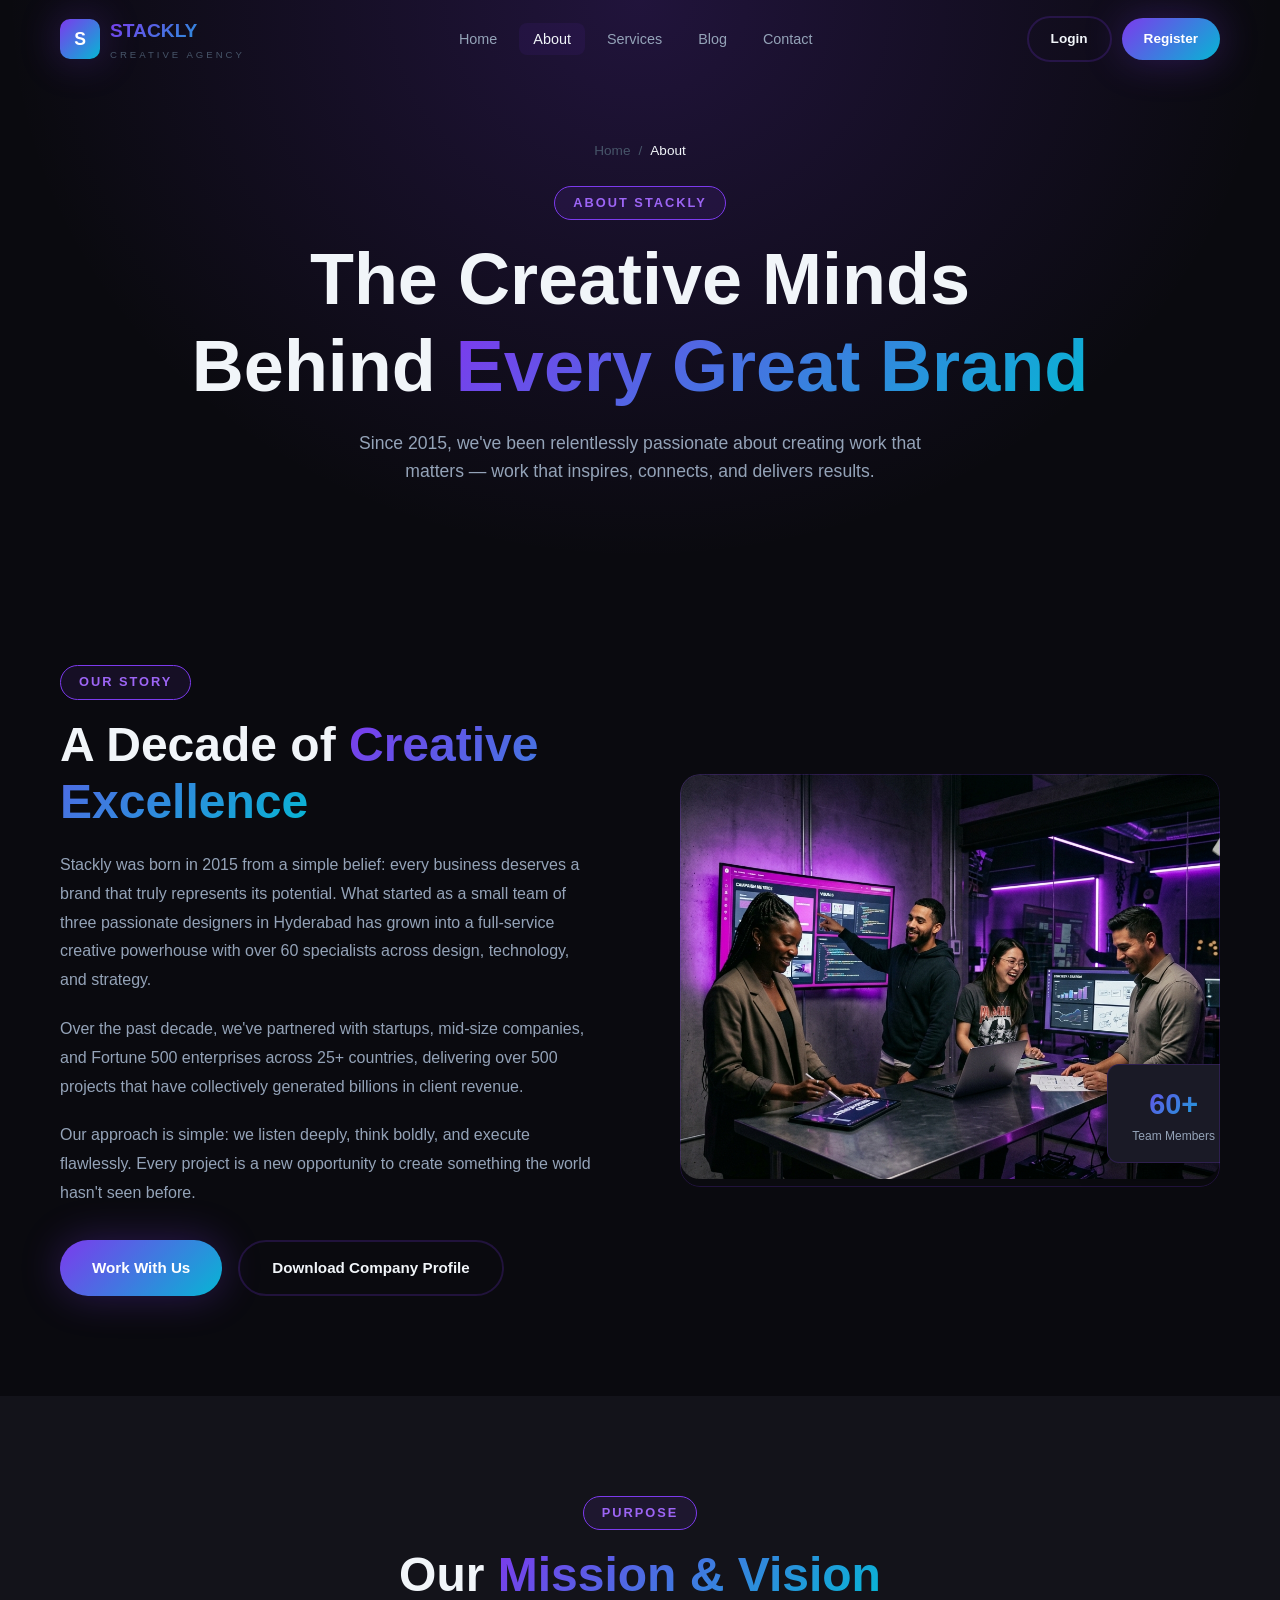
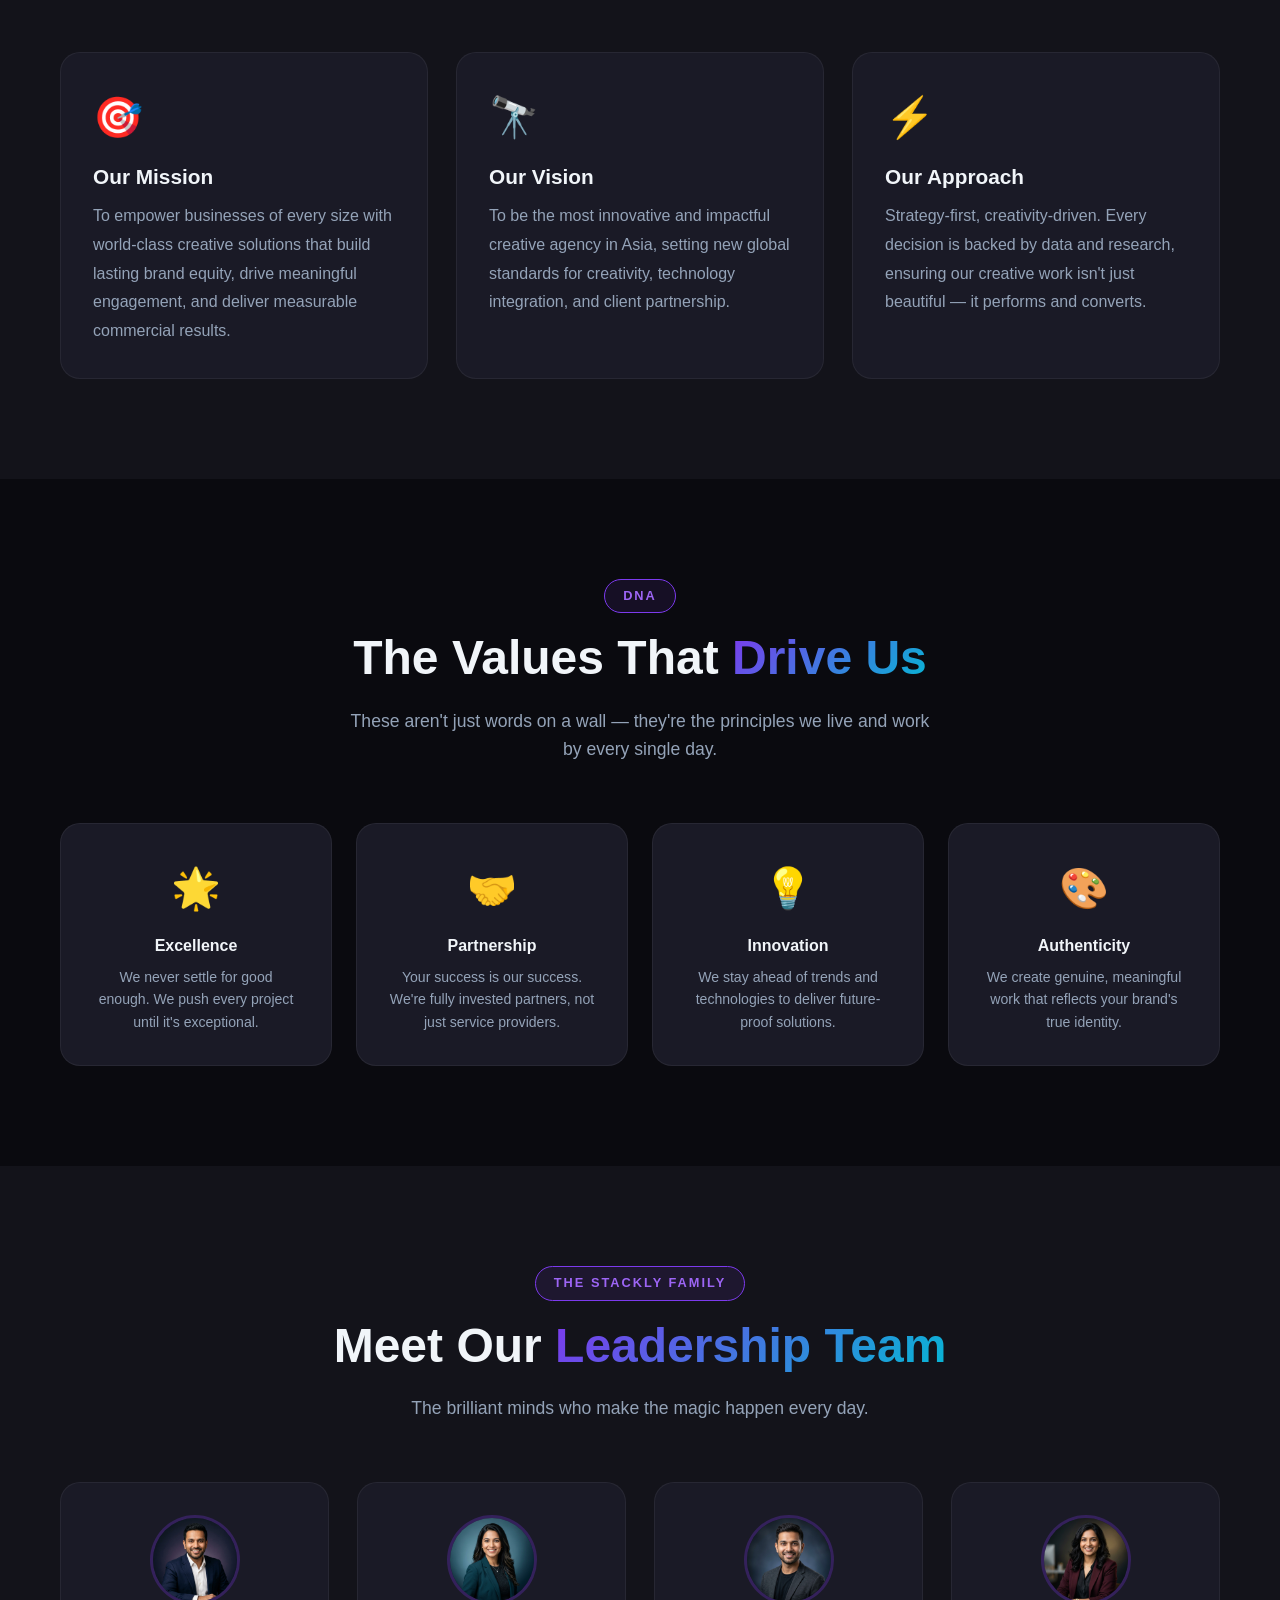
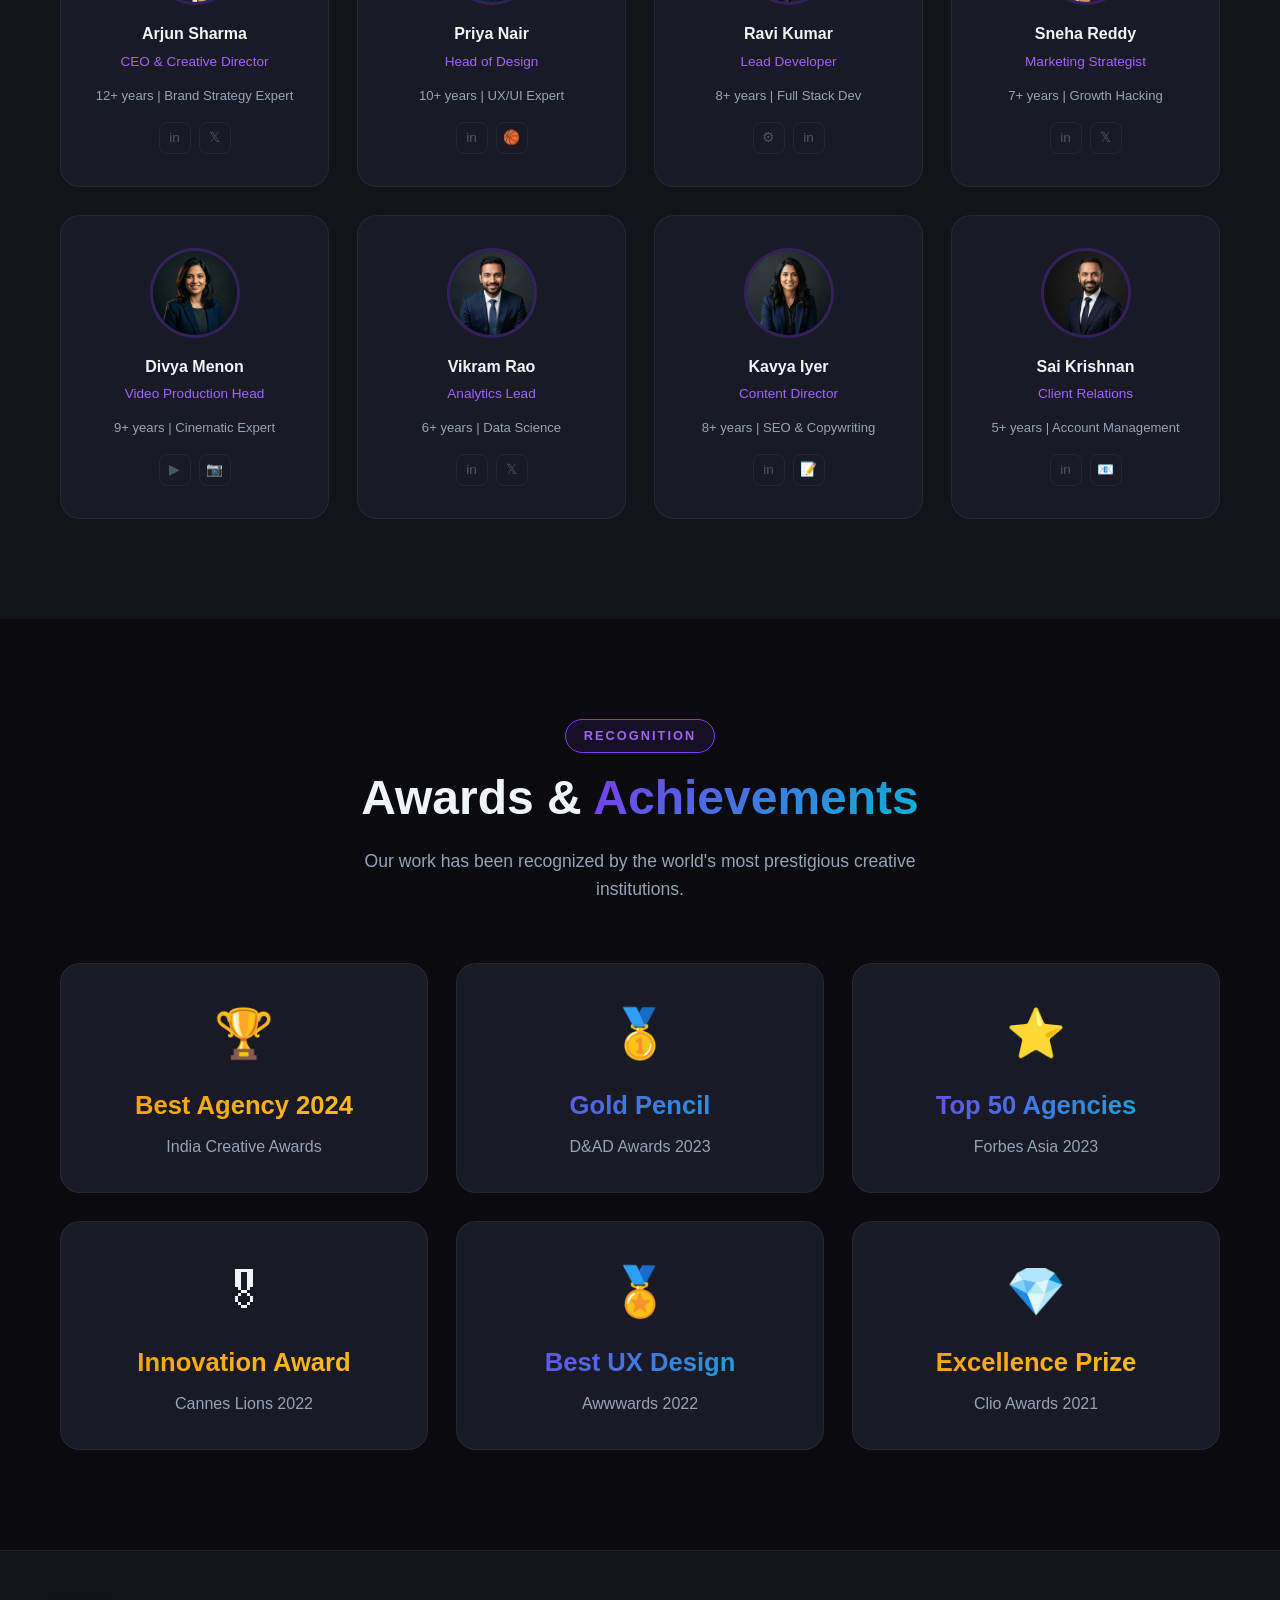
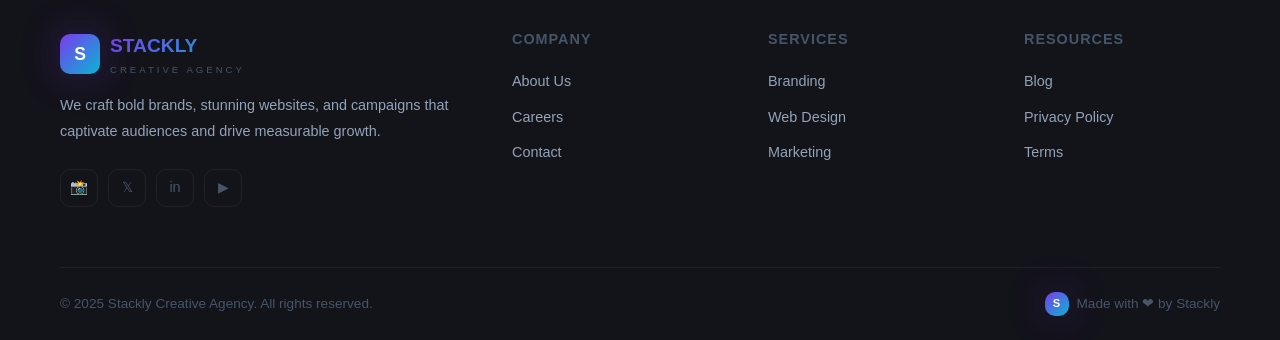
==== commit 36be2da9: "Replace team emojis with image avatars and fix stats grid mobile layout" ====
--- a/about.html
+++ b/about.html
@@ -139,56 +139,56 @@
     <p class="section-desc animate-on-scroll">The brilliant minds who make the magic happen every day.</p>
     <div class="team-grid" style="grid-template-columns:repeat(4,1fr)">
       <div class="team-card animate-on-scroll">
-        <div class="team-avatar" style="background:linear-gradient(135deg,#7c3aed,#5b21b6)">👨‍💼</div>
+        <img src="images/team_arjun.png" alt="Arjun Sharma" class="team-avatar" style="object-fit:cover;"/>
         <div class="team-name">Arjun Sharma</div>
         <div class="team-role">CEO & Creative Director</div>
         <p style="color:#94a3b8;font-size:0.82rem;margin-bottom:16px">12+ years | Brand Strategy Expert</p>
         <div class="team-social"><a href="error.html">in</a><a href="error.html">𝕏</a></div>
       </div>
       <div class="team-card animate-on-scroll delay-1">
-        <div class="team-avatar" style="background:linear-gradient(135deg,#06b6d4,#0284c7)">👩‍🎨</div>
+        <img src="images/team_priya.png" alt="Priya Nair" class="team-avatar" style="object-fit:cover;"/>
         <div class="team-name">Priya Nair</div>
         <div class="team-role">Head of Design</div>
         <p style="color:#94a3b8;font-size:0.82rem;margin-bottom:16px">10+ years | UX/UI Expert</p>
         <div class="team-social"><a href="error.html">in</a><a href="error.html">🏀</a></div>
       </div>
       <div class="team-card animate-on-scroll delay-2">
-        <div class="team-avatar" style="background:linear-gradient(135deg,#f59e0b,#d97706)">👨‍💻</div>
+        <img src="images/team_ravi.png" alt="Ravi Kumar" class="team-avatar" style="object-fit:cover;"/>
         <div class="team-name">Ravi Kumar</div>
         <div class="team-role">Lead Developer</div>
         <p style="color:#94a3b8;font-size:0.82rem;margin-bottom:16px">8+ years | Full Stack Dev</p>
         <div class="team-social"><a href="error.html">⚙</a><a href="error.html">in</a></div>
       </div>
       <div class="team-card animate-on-scroll delay-3">
-        <div class="team-avatar" style="background:linear-gradient(135deg,#10b981,#059669)">👩‍💼</div>
+        <img src="images/team_sneha.png" alt="Sneha Reddy" class="team-avatar" style="object-fit:cover;"/>
         <div class="team-name">Sneha Reddy</div>
         <div class="team-role">Marketing Strategist</div>
         <p style="color:#94a3b8;font-size:0.82rem;margin-bottom:16px">7+ years | Growth Hacking</p>
         <div class="team-social"><a href="error.html">in</a><a href="error.html">𝕏</a></div>
       </div>
       <div class="team-card animate-on-scroll">
-        <div class="team-avatar" style="background:linear-gradient(135deg,#ec4899,#7c3aed)">👩‍🎬</div>
+        <img src="images/team_divya.png" alt="Divya Menon" class="team-avatar" style="object-fit:cover;"/>
         <div class="team-name">Divya Menon</div>
         <div class="team-role">Video Production Head</div>
         <p style="color:#94a3b8;font-size:0.82rem;margin-bottom:16px">9+ years | Cinematic Expert</p>
         <div class="team-social"><a href="error.html">▶</a><a href="error.html">📷</a></div>
       </div>
       <div class="team-card animate-on-scroll delay-1">
-        <div class="team-avatar" style="background:linear-gradient(135deg,#f97316,#ef4444)">👨‍📊</div>
+        <img src="images/team_vikram.png" alt="Vikram Rao" class="team-avatar" style="object-fit:cover;"/>
         <div class="team-name">Vikram Rao</div>
         <div class="team-role">Analytics Lead</div>
         <p style="color:#94a3b8;font-size:0.82rem;margin-bottom:16px">6+ years | Data Science</p>
         <div class="team-social"><a href="error.html">in</a><a href="error.html">𝕏</a></div>
       </div>
       <div class="team-card animate-on-scroll delay-2">
-        <div class="team-avatar" style="background:linear-gradient(135deg,#8b5cf6,#06b6d4)">👩‍✍️</div>
+        <img src="images/team_kavya.png" alt="Kavya Iyer" class="team-avatar" style="object-fit:cover;"/>
         <div class="team-name">Kavya Iyer</div>
         <div class="team-role">Content Director</div>
         <p style="color:#94a3b8;font-size:0.82rem;margin-bottom:16px">8+ years | SEO & Copywriting</p>
         <div class="team-social"><a href="error.html">in</a><a href="error.html">📝</a></div>
       </div>
       <div class="team-card animate-on-scroll delay-3">
-        <div class="team-avatar" style="background:linear-gradient(135deg,#06b6d4,#10b981)">👨‍🤝‍👨</div>
+        <img src="images/team_sai.png" alt="Sai Krishnan" class="team-avatar" style="object-fit:cover;"/>
         <div class="team-name">Sai Krishnan</div>
         <div class="team-role">Client Relations</div>
         <p style="color:#94a3b8;font-size:0.82rem;margin-bottom:16px">5+ years | Account Management</p>
--- a/css/style.css
+++ b/css/style.css
@@ -33,7 +33,7 @@
 
 *, *::before, *::after { box-sizing: border-box; margin: 0; padding: 0; }
 
-html { scroll-behavior: smooth; }
+html { scroll-behavior: smooth; overflow-x: hidden; width: 100%; }
 
 body {
   font-family: 'Inter', sans-serif;
@@ -41,6 +41,7 @@
   color: var(--text-primary);
   line-height: 1.6;
   overflow-x: hidden;
+  width: 100%;
 }
 
 /* ── SCROLLBAR ── */
@@ -250,8 +251,11 @@
   z-index: 999;
   flex-direction: column;
   align-items: center;
-  justify-content: center;
+  justify-content: flex-start;
+  padding-top: 80px;
+  padding-bottom: 40px;
   gap: 20px;
+  overflow-y: auto;
 }
 .mobile-menu.open { display: flex; }
 .mobile-menu a {
@@ -1322,7 +1326,7 @@
   .nav-links, .nav-cta { display: none; }
   .hamburger { display: flex; }
   .hero h1 { font-size: clamp(2.2rem, 8vw, 3.5rem); }
-  .services-grid, .portfolio-grid, .testimonials-grid, .blog-grid, .pricing-grid { grid-template-columns: 1fr; }
+  .services-grid, .portfolio-grid, .testimonials-grid, .blog-grid, .pricing-grid, .stats-grid { grid-template-columns: 1fr; }
   .team-grid { grid-template-columns: repeat(2, 1fr); }
   .footer-grid { grid-template-columns: 1fr; gap: 32px; }
   .footer-bottom { flex-direction: column; gap: 8px; text-align: center; }
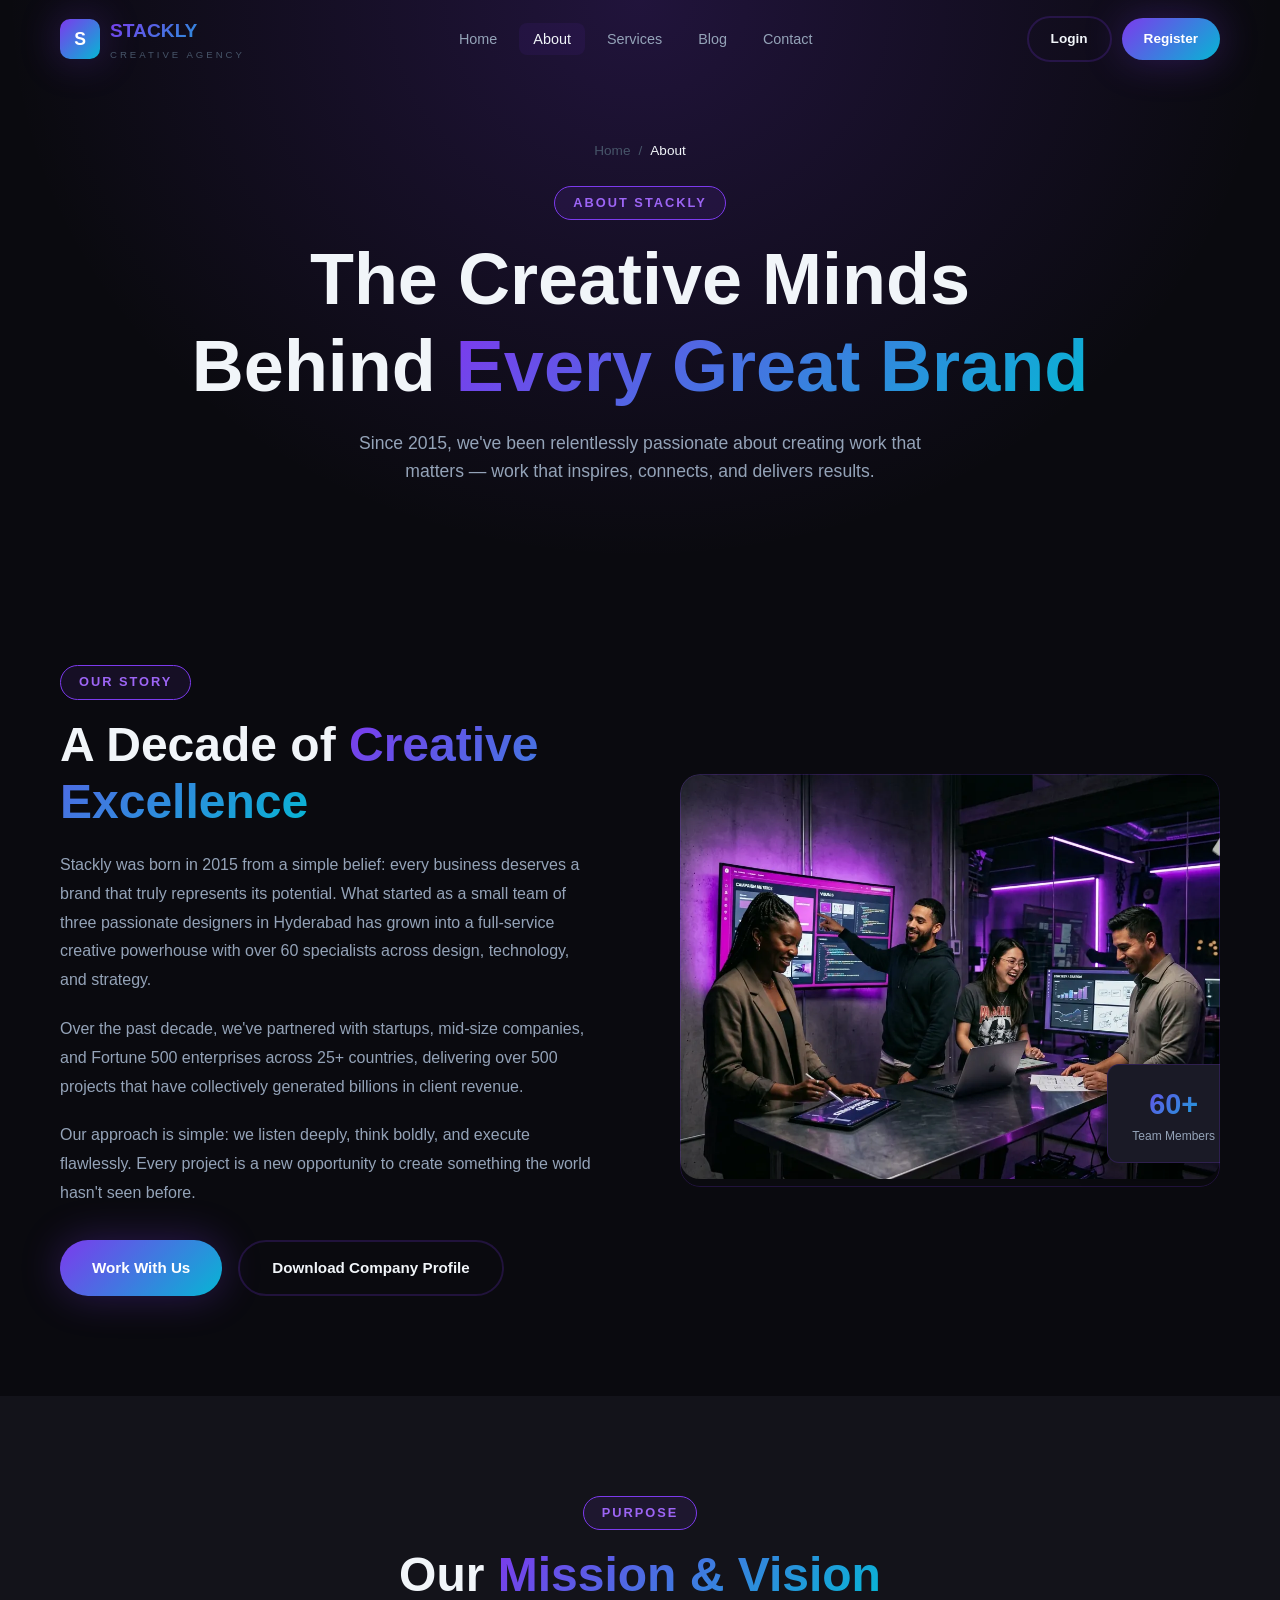
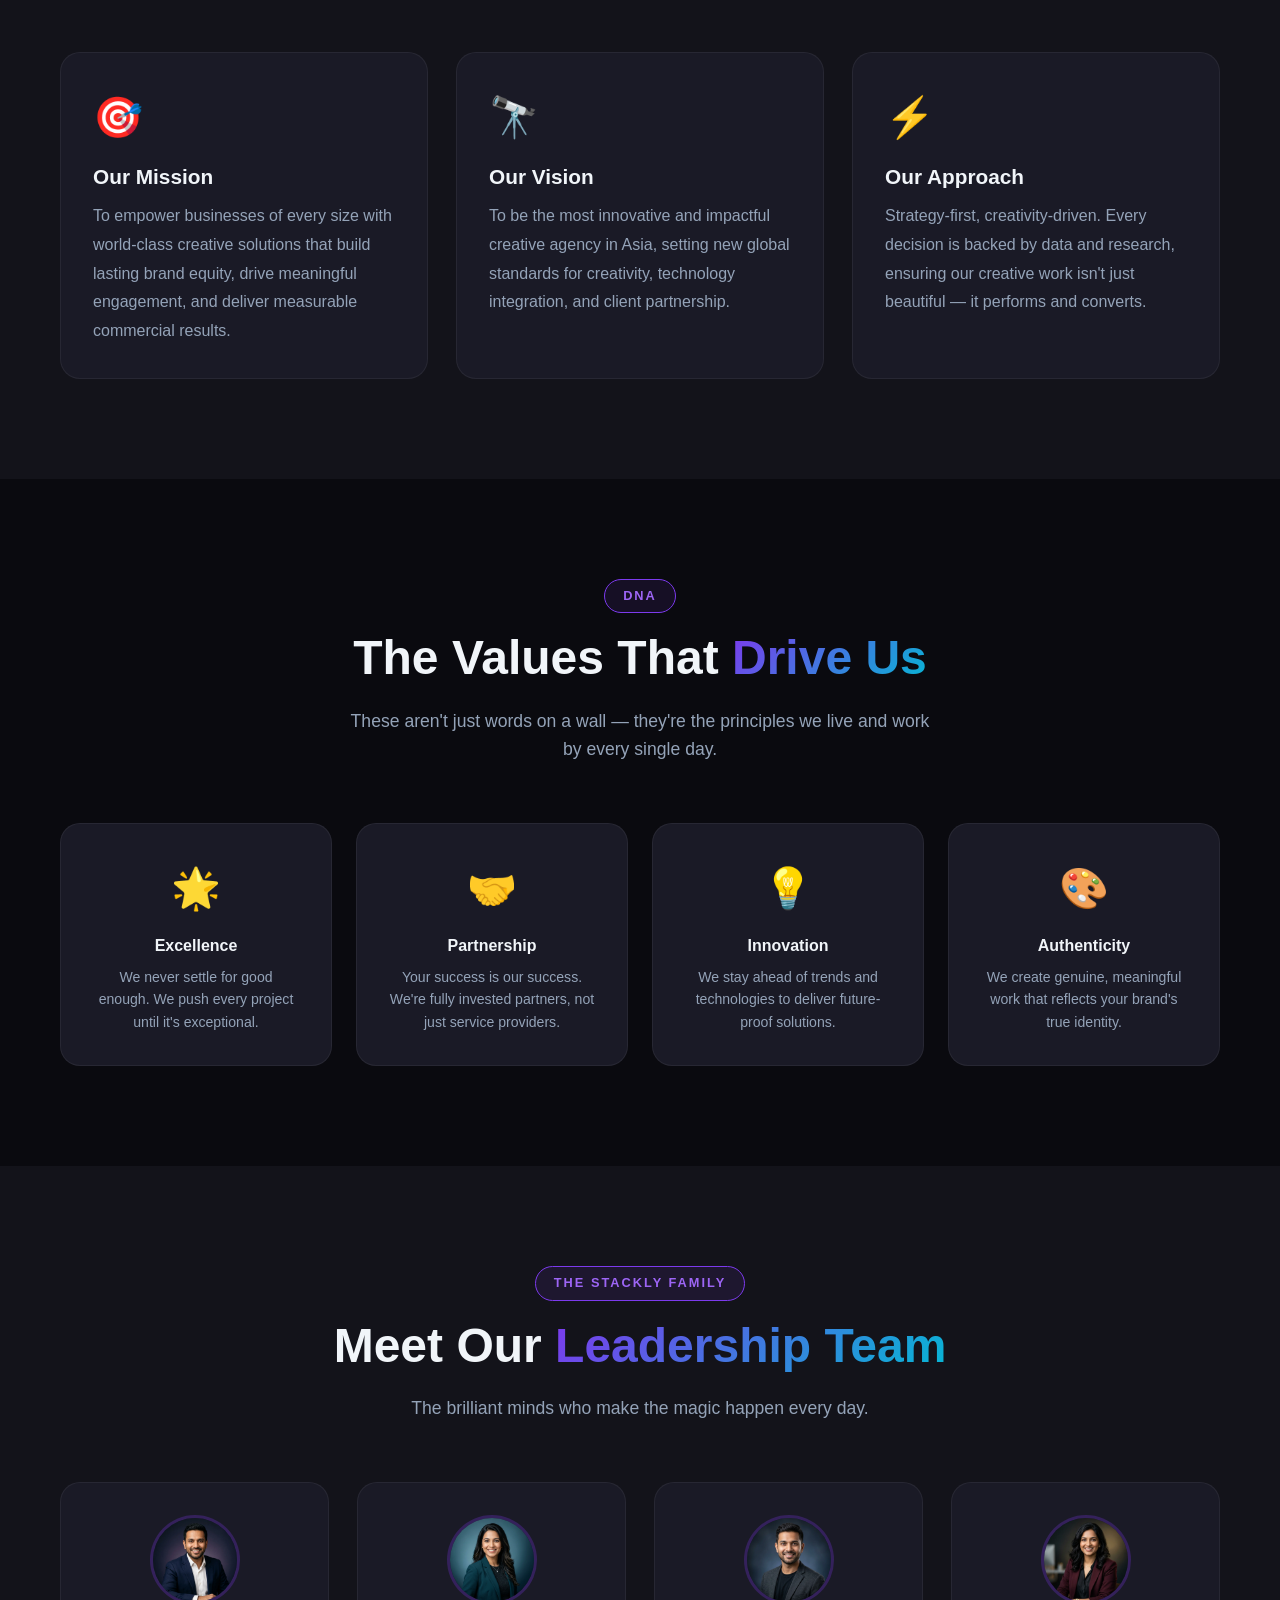
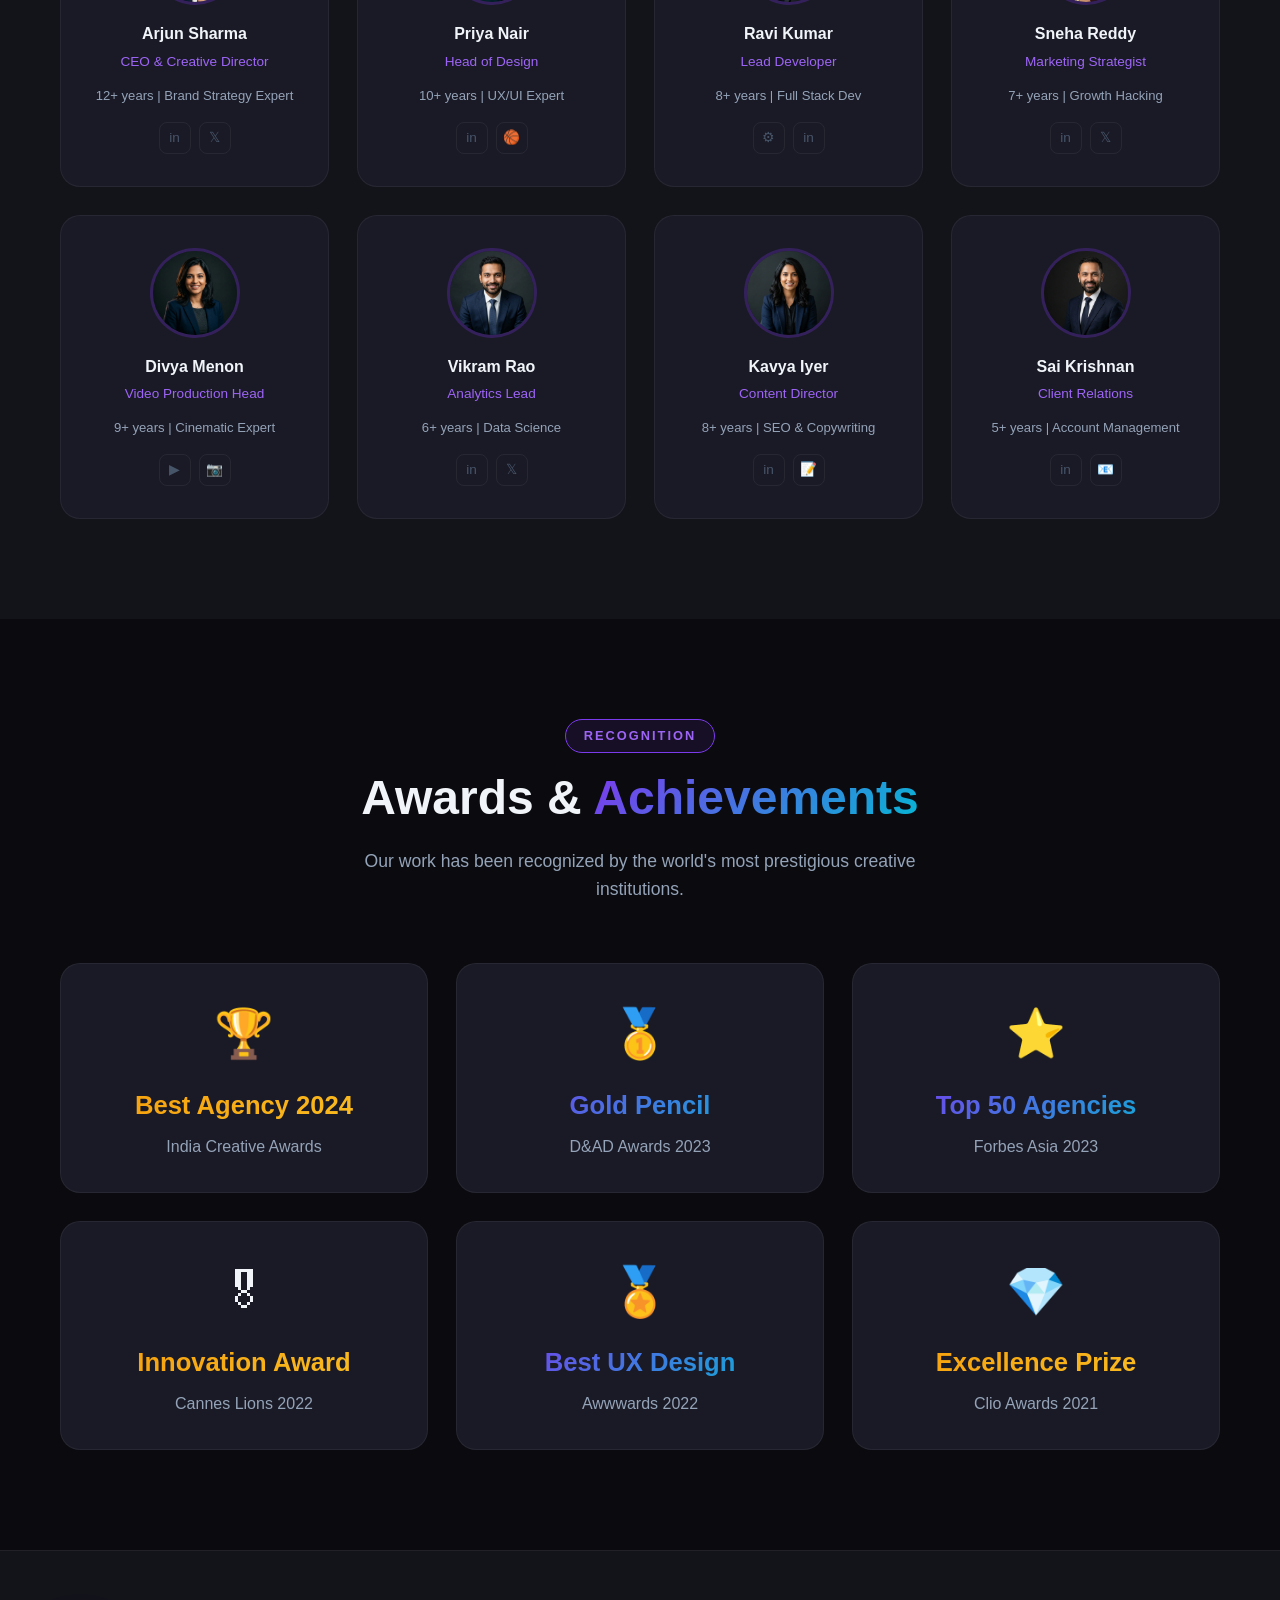
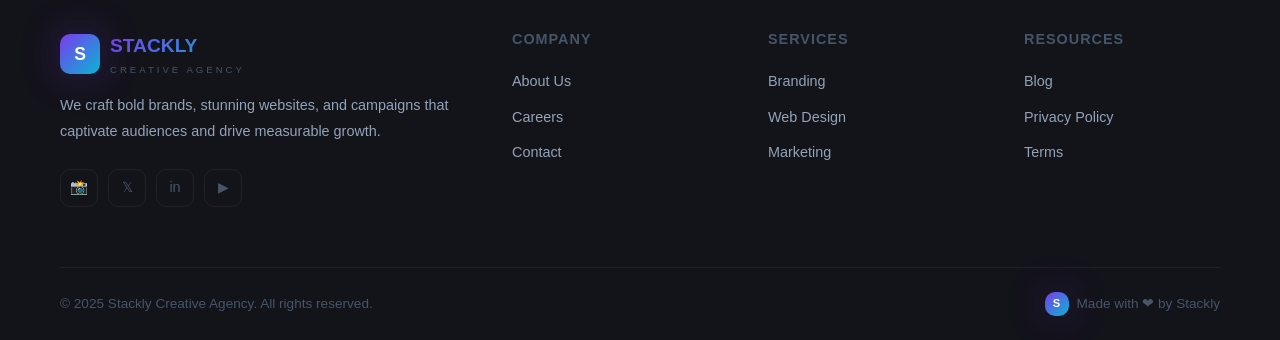
==== commit ecdaa2f9: "feat: convert about.html images from PNG to WebP under 100KB" ====
--- a/about.html
+++ b/about.html
@@ -65,7 +65,7 @@
         </div>
       </div>
       <div class="about-img-wrap animate-on-scroll delay-2">
-        <img src="images/team.png" alt="Stackly Team"/>
+        <img src="images/team.webp" alt="Stackly Team"/>
         <div class="about-badge">
           <div style="font-size:1.8rem;font-weight:900;background:var(--gradient-hero);-webkit-background-clip:text;-webkit-text-fill-color:transparent;">60+</div>
           <div style="font-size:0.75rem;color:#94a3b8">Team Members</div>
@@ -137,58 +137,58 @@
     <span class="section-badge animate-on-scroll">The Stackly Family</span>
     <h2 class="section-title animate-on-scroll">Meet Our <span class="gradient-text">Leadership Team</span></h2>
     <p class="section-desc animate-on-scroll">The brilliant minds who make the magic happen every day.</p>
-    <div class="team-grid" style="grid-template-columns:repeat(4,1fr)">
+    <div class="team-grid">
       <div class="team-card animate-on-scroll">
-        <img src="images/team_arjun.png" alt="Arjun Sharma" class="team-avatar" style="object-fit:cover;"/>
+        <img src="images/team_arjun.webp" alt="Arjun Sharma" class="team-avatar" style="object-fit:cover;"/>
         <div class="team-name">Arjun Sharma</div>
         <div class="team-role">CEO & Creative Director</div>
         <p style="color:#94a3b8;font-size:0.82rem;margin-bottom:16px">12+ years | Brand Strategy Expert</p>
         <div class="team-social"><a href="error.html">in</a><a href="error.html">𝕏</a></div>
       </div>
       <div class="team-card animate-on-scroll delay-1">
-        <img src="images/team_priya.png" alt="Priya Nair" class="team-avatar" style="object-fit:cover;"/>
+        <img src="images/team_priya.webp" alt="Priya Nair" class="team-avatar" style="object-fit:cover;"/>
         <div class="team-name">Priya Nair</div>
         <div class="team-role">Head of Design</div>
         <p style="color:#94a3b8;font-size:0.82rem;margin-bottom:16px">10+ years | UX/UI Expert</p>
         <div class="team-social"><a href="error.html">in</a><a href="error.html">🏀</a></div>
       </div>
       <div class="team-card animate-on-scroll delay-2">
-        <img src="images/team_ravi.png" alt="Ravi Kumar" class="team-avatar" style="object-fit:cover;"/>
+        <img src="images/team_ravi.webp" alt="Ravi Kumar" class="team-avatar" style="object-fit:cover;"/>
         <div class="team-name">Ravi Kumar</div>
         <div class="team-role">Lead Developer</div>
         <p style="color:#94a3b8;font-size:0.82rem;margin-bottom:16px">8+ years | Full Stack Dev</p>
         <div class="team-social"><a href="error.html">⚙</a><a href="error.html">in</a></div>
       </div>
       <div class="team-card animate-on-scroll delay-3">
-        <img src="images/team_sneha.png" alt="Sneha Reddy" class="team-avatar" style="object-fit:cover;"/>
+        <img src="images/team_sneha.webp" alt="Sneha Reddy" class="team-avatar" style="object-fit:cover;"/>
         <div class="team-name">Sneha Reddy</div>
         <div class="team-role">Marketing Strategist</div>
         <p style="color:#94a3b8;font-size:0.82rem;margin-bottom:16px">7+ years | Growth Hacking</p>
         <div class="team-social"><a href="error.html">in</a><a href="error.html">𝕏</a></div>
       </div>
       <div class="team-card animate-on-scroll">
-        <img src="images/team_divya.png" alt="Divya Menon" class="team-avatar" style="object-fit:cover;"/>
+        <img src="images/team_divya.webp" alt="Divya Menon" class="team-avatar" style="object-fit:cover;"/>
         <div class="team-name">Divya Menon</div>
         <div class="team-role">Video Production Head</div>
         <p style="color:#94a3b8;font-size:0.82rem;margin-bottom:16px">9+ years | Cinematic Expert</p>
         <div class="team-social"><a href="error.html">▶</a><a href="error.html">📷</a></div>
       </div>
       <div class="team-card animate-on-scroll delay-1">
-        <img src="images/team_vikram.png" alt="Vikram Rao" class="team-avatar" style="object-fit:cover;"/>
+        <img src="images/team_vikram.webp" alt="Vikram Rao" class="team-avatar" style="object-fit:cover;"/>
         <div class="team-name">Vikram Rao</div>
         <div class="team-role">Analytics Lead</div>
         <p style="color:#94a3b8;font-size:0.82rem;margin-bottom:16px">6+ years | Data Science</p>
         <div class="team-social"><a href="error.html">in</a><a href="error.html">𝕏</a></div>
       </div>
       <div class="team-card animate-on-scroll delay-2">
-        <img src="images/team_kavya.png" alt="Kavya Iyer" class="team-avatar" style="object-fit:cover;"/>
+        <img src="images/team_kavya.webp" alt="Kavya Iyer" class="team-avatar" style="object-fit:cover;"/>
         <div class="team-name">Kavya Iyer</div>
         <div class="team-role">Content Director</div>
         <p style="color:#94a3b8;font-size:0.82rem;margin-bottom:16px">8+ years | SEO & Copywriting</p>
         <div class="team-social"><a href="error.html">in</a><a href="error.html">📝</a></div>
       </div>
       <div class="team-card animate-on-scroll delay-3">
-        <img src="images/team_sai.png" alt="Sai Krishnan" class="team-avatar" style="object-fit:cover;"/>
+        <img src="images/team_sai.webp" alt="Sai Krishnan" class="team-avatar" style="object-fit:cover;"/>
         <div class="team-name">Sai Krishnan</div>
         <div class="team-role">Client Relations</div>
         <p style="color:#94a3b8;font-size:0.82rem;margin-bottom:16px">5+ years | Account Management</p>
--- a/css/style.css
+++ b/css/style.css
@@ -1326,8 +1326,7 @@
   .nav-links, .nav-cta { display: none; }
   .hamburger { display: flex; }
   .hero h1 { font-size: clamp(2.2rem, 8vw, 3.5rem); }
-  .services-grid, .portfolio-grid, .testimonials-grid, .blog-grid, .pricing-grid, .stats-grid { grid-template-columns: 1fr; }
-  .team-grid { grid-template-columns: repeat(2, 1fr); }
+  .services-grid, .portfolio-grid, .testimonials-grid, .blog-grid, .pricing-grid, .stats-grid, .team-grid { grid-template-columns: 1fr; }
   .footer-grid { grid-template-columns: 1fr; gap: 32px; }
   .footer-bottom { flex-direction: column; gap: 8px; text-align: center; }
   .contact-grid { grid-template-columns: 1fr; }
